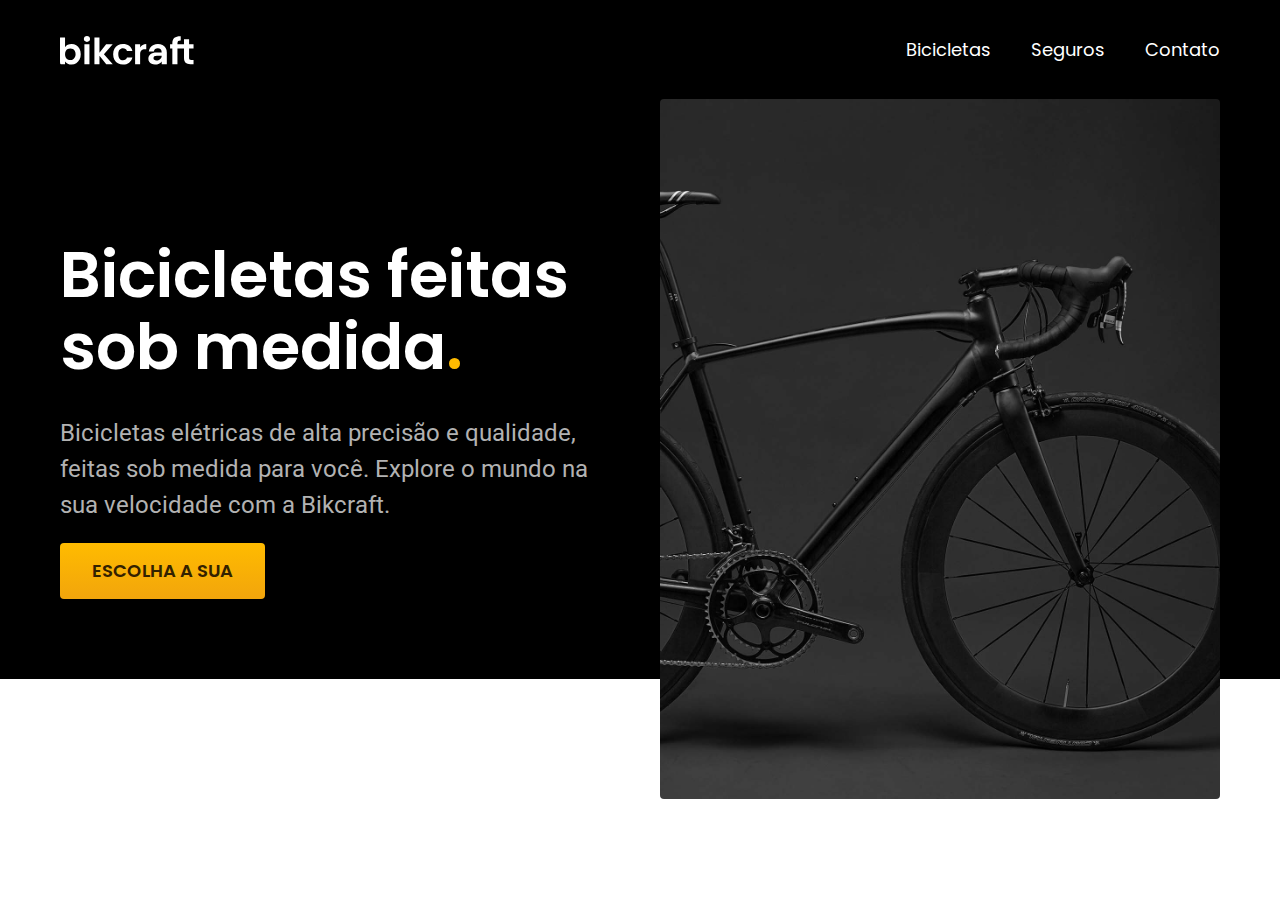
==== index.html @ f3c78c7b "Resposivo da introdução e adição de tipografia" ====
<!DOCTYPE html>
<html lang="pt-br">
<head>
    <meta charset="UTF-8">
    <meta http-equiv="X-UA-Compatible" content="IE=edge">
    <meta name="viewport" content="width=device-width, initial-scale=1.0">
    <meta name="description" content="Bicicletas elétricas de alta precisão e qualidade, feitas sob medida para você. Explore o mundo na sua velocidade com a Bikcraft.">
    <link rel="preconnect" href="https://fonts.googleapis.com">
    <link rel="preconnect" href="https://fonts.gstatic.com" crossorigin>
    <link href="https://fonts.googleapis.com/css2?family=Open+Sans&family=Poppins:wght@400;600&family=Roboto:wght@400;500&display=swap" rel="stylesheet">
    <title>Bikcraft - Bicicletas Elétricas</title>
    <link rel="stylesheet" href="./css/style.css">
</head>
<body>
    <header class="header-bg">
        <div class="header">
            <a href="./">
                <img src="./img/bikcraft.svg" alt="Bikcraft">
            </a>
            <nav aria-label="Primaria">
                <ul class="header-menu">
                    <li><a href="./bicicletas.html">Bicicletas</a></li>
                    <li><a href="./seguros.html">Seguros</a></li>
                    <li><a href="./contatos.html">Contato</a></li>
                </ul>
            </nav>
        </div>
    </header>
    <main class="introducao-bg">
        <div class="introducao">
            <div class="introducao-conteudo">
                <h1>Bicicletas feitas sob medida<span>.</span></h1>
                <p>Bicicletas elétricas de alta precisão e qualidade, feitas sob medida para você. Explore o mundo na sua velocidade com a Bikcraft.</p>
                <a href="./bicicletas">ESCOLHA A SUA</a>
            </div>
            <div>
            <img src="./img/fotos/introducao.jpg" alt="Bicicleta elétrica preta">
            </div>
        </div>
    </main>
</body>
</html>
---- css/style.css ----
body{
    margin: 0;
    padding: 0;
    font-family: Arial, Helvetica, sans-serif;
}
ul{
    margin: 0;
    padding: 0;
    list-style: none;
}
a{
    text-decoration: none;
    color: inherit;
}
img{
    max-width: 100%;
    display: block;
    border-radius: 4px;
}
h1,p {
    margin: 0;
    padding: 0;
}
.header-bg{
    background-color: #000000;
}
.header{
    display: flex;
    justify-content: space-between;
    align-items: center;
    padding: 20px;
    max-width: 1200px;
    box-sizing: border-box;
    margin: 0 auto;
    flex-wrap: wrap;
    gap: 20px;
}
.header-menu{
    display: flex;
    gap: 40px;
    flex-wrap: wrap;

}
.header-menu a{
    padding: 16px 0;
    display: inline-block;
    color: #ffffff;
    font-size: 18px;
    position: relative;
    font-family: 'Poppins';
    font-weight: 400;
}
.header-menu a::after{
    content: "";
    display: block;
    height: 2px;
    width: 0;
    background-color: #ffffff;
    margin-top: 4px;
    position: absolute;
}
.header-menu a:hover::after{
    width: 100%;
    transition: 0.35s;
}
@media (max-width: 800px) {
    .header{
        justify-content: center;
    }
    .header-menu{
        gap: 20px;
    }
    .header-menu a{
        background-color: #111;
        padding: 12px 16px;
        border-radius: 4px;
    }
    .header-menu a:hover{
        background-color: #2e2e2e;
        transition: 0.3s;
    }
    .header-menu a::after{
        display: none;
    }
}
@media (max-width: 400px){
    .header-menu{
        gap: 12px;
        justify-content: center;

    }
    .header-menu a{
        padding: 8px 12px;
        font-size: 14px;
    }
    .header-menu a::after{
        display: none;
    }
}
.introducao-bg{
    background-color: #000000;
    color: white;
    box-shadow: inset 0 -120px #ffffff;
}
.introducao{
    display: grid;
    grid-template-columns: 1fr 1fr;
    gap: 0px 40px;
    max-width: 1200px;
    box-sizing: border-box;
    padding: 0 20px;
    margin: 0 auto;
}
.introducao-conteudo{
    align-self: end;
    padding-bottom: 200px;
}
.introducao img{
    object-fit: cover;
    height: 100%;
}
.introducao h1{
    margin-bottom: 32px;
    font-size: 64px;
    line-height: 1.125;
    font-family: 'Poppins';
    font-weight: 600;
}
.introducao p{
    margin-bottom: 20px;
    font-size: 24px;
    line-height: 1.5;
    color: #b2b2b2;
    font-family: 'Roboto';
    font-weight: 400;
    
}
.introducao h1 span{
    color: #ffbb00;
}
.introducao a{
    padding: 16px 32px;
    background: linear-gradient(#ffbb00, #f2a50c) ;
    display: inline-block;
    color: #332200;
    font-size: 18px;
    line-height: 1.33;
    border-radius: 4px;
    box-shadow: 0px 1px 2px rgba(0,0,0,.1);
    font-family: 'Poppins';
    font-weight: 600;
}
.introducao a:hover{
    background: linear-gradient(#ffb60d, #e59317);
}
@media (max-width: 1200px){
    .introducao h1{
        font-size: 48px;
    }
    .introducao p{
        font-size: 18px;
    }
}
@media (max-width: 800px){
    .introducao h1{
        font-size: 32px;
        margin-bottom: 32px;
    }
    .introducao{
        grid-template-columns: 1fr;
        gap: 32px;
    }
    .introducao-conteudo{
        padding-bottom: 0px;
    }
    .introducao img{
        height: 300px;
        width: 100%;
    }
    .introducao-bg{
        background-color: #111111;
        padding-top: 40px;
        box-shadow: inset 0 -60px #ffffff;
    }
}
@media(max-width: 600px){
    .introducao a{
        padding: 12px 16px;
        font-size: 16px;
    }
}
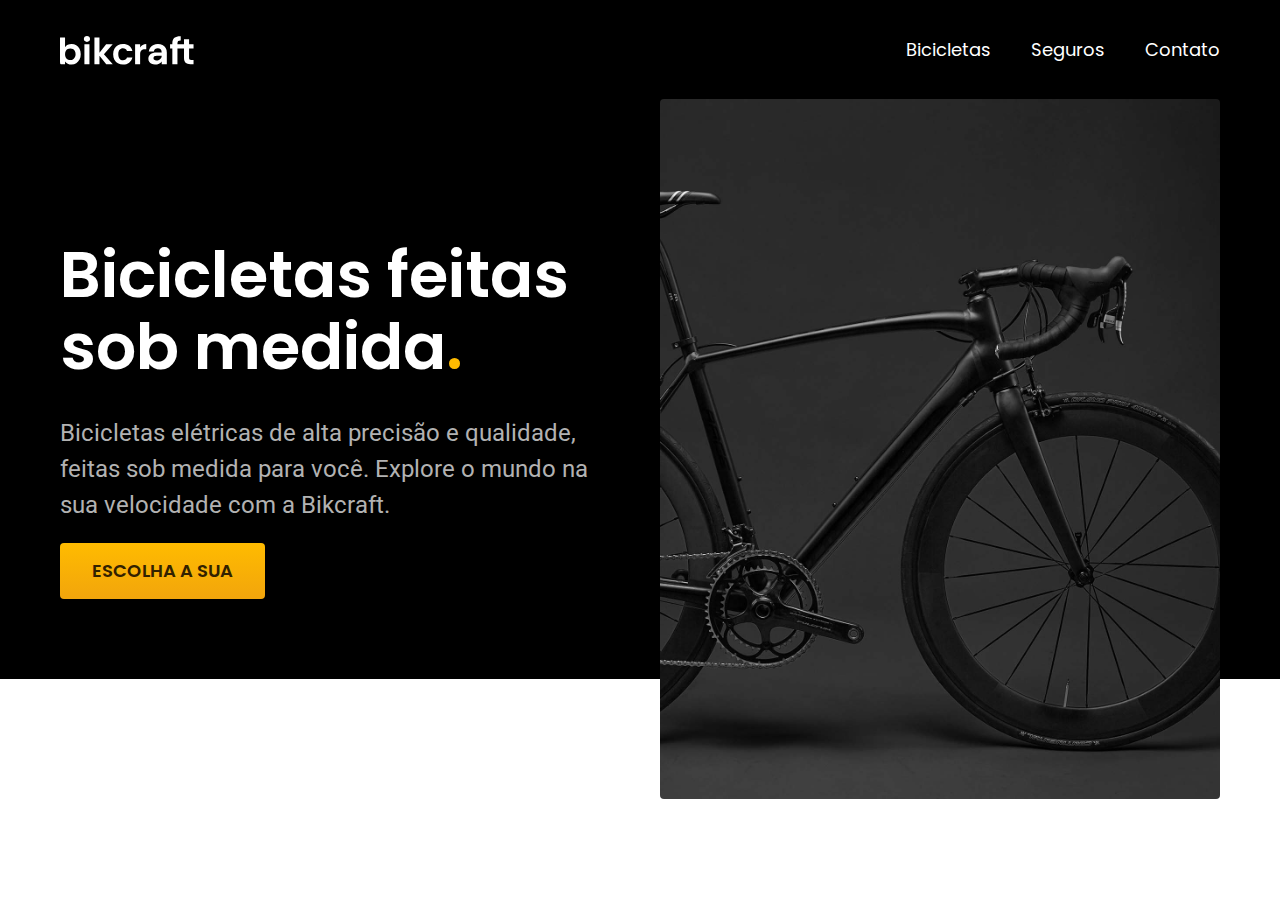
==== commit 594f070c: "CSS utilitario" ====
--- a/index.html
+++ b/index.html
@@ -18,7 +18,7 @@
                 <img src="./img/bikcraft.svg" alt="Bikcraft">
             </a>
             <nav aria-label="Primaria">
-                <ul class="header-menu">
+                <ul class="header-menu cor-0">
                     <li><a href="./bicicletas.html">Bicicletas</a></li>
                     <li><a href="./seguros.html">Seguros</a></li>
                     <li><a href="./contatos.html">Contato</a></li>
@@ -29,9 +29,9 @@
     <main class="introducao-bg">
         <div class="introducao">
             <div class="introducao-conteudo">
-                <h1>Bicicletas feitas sob medida<span>.</span></h1>
-                <p>Bicicletas elétricas de alta precisão e qualidade, feitas sob medida para você. Explore o mundo na sua velocidade com a Bikcraft.</p>
-                <a href="./bicicletas">ESCOLHA A SUA</a>
+                <h1 class="texto-grande cor-0">Bicicletas feitas sob medida<span class="cor-p1">.</span></h1>
+                <p class="texto-medio cor-5" >Bicicletas elétricas de alta precisão e qualidade, feitas sob medida para você. Explore o mundo na sua velocidade com a Bikcraft.</p>
+                <a class="botao" href="./bicicletas">ESCOLHA A SUA</a>
             </div>
             <div>
             <img src="./img/fotos/introducao.jpg" alt="Bicicleta elétrica preta">
--- a/css/style.css
+++ b/css/style.css
@@ -1,191 +1,10 @@
-body{
-    margin: 0;
-    padding: 0;
-    font-family: Arial, Helvetica, sans-serif;
-}
-ul{
-    margin: 0;
-    padding: 0;
-    list-style: none;
-}
-a{
-    text-decoration: none;
-    color: inherit;
-}
-img{
-    max-width: 100%;
-    display: block;
-    border-radius: 4px;
-}
-h1,p {
-    margin: 0;
-    padding: 0;
-}
-.header-bg{
-    background-color: #000000;
-}
-.header{
-    display: flex;
-    justify-content: space-between;
-    align-items: center;
-    padding: 20px;
-    max-width: 1200px;
-    box-sizing: border-box;
-    margin: 0 auto;
-    flex-wrap: wrap;
-    gap: 20px;
-}
-.header-menu{
-    display: flex;
-    gap: 40px;
-    flex-wrap: wrap;
-
-}
-.header-menu a{
-    padding: 16px 0;
-    display: inline-block;
-    color: #ffffff;
-    font-size: 18px;
-    position: relative;
-    font-family: 'Poppins';
-    font-weight: 400;
-}
-.header-menu a::after{
-    content: "";
-    display: block;
-    height: 2px;
-    width: 0;
-    background-color: #ffffff;
-    margin-top: 4px;
-    position: absolute;
-}
-.header-menu a:hover::after{
-    width: 100%;
-    transition: 0.35s;
-}
-@media (max-width: 800px) {
-    .header{
-        justify-content: center;
-    }
-    .header-menu{
-        gap: 20px;
-    }
-    .header-menu a{
-        background-color: #111;
-        padding: 12px 16px;
-        border-radius: 4px;
-    }
-    .header-menu a:hover{
-        background-color: #2e2e2e;
-        transition: 0.3s;
-    }
-    .header-menu a::after{
-        display: none;
-    }
-}
-@media (max-width: 400px){
-    .header-menu{
-        gap: 12px;
-        justify-content: center;
-
-    }
-    .header-menu a{
-        padding: 8px 12px;
-        font-size: 14px;
-    }
-    .header-menu a::after{
-        display: none;
-    }
-}
-.introducao-bg{
-    background-color: #000000;
-    color: white;
-    box-shadow: inset 0 -120px #ffffff;
-}
-.introducao{
-    display: grid;
-    grid-template-columns: 1fr 1fr;
-    gap: 0px 40px;
-    max-width: 1200px;
-    box-sizing: border-box;
-    padding: 0 20px;
-    margin: 0 auto;
-}
-.introducao-conteudo{
-    align-self: end;
-    padding-bottom: 200px;
-}
-.introducao img{
-    object-fit: cover;
-    height: 100%;
-}
-.introducao h1{
-    margin-bottom: 32px;
-    font-size: 64px;
-    line-height: 1.125;
-    font-family: 'Poppins';
-    font-weight: 600;
-}
-.introducao p{
-    margin-bottom: 20px;
-    font-size: 24px;
-    line-height: 1.5;
-    color: #b2b2b2;
-    font-family: 'Roboto';
-    font-weight: 400;
-    
-}
-.introducao h1 span{
-    color: #ffbb00;
-}
-.introducao a{
-    padding: 16px 32px;
-    background: linear-gradient(#ffbb00, #f2a50c) ;
-    display: inline-block;
-    color: #332200;
-    font-size: 18px;
-    line-height: 1.33;
-    border-radius: 4px;
-    box-shadow: 0px 1px 2px rgba(0,0,0,.1);
-    font-family: 'Poppins';
-    font-weight: 600;
-}
-.introducao a:hover{
-    background: linear-gradient(#ffb60d, #e59317);
-}
-@media (max-width: 1200px){
-    .introducao h1{
-        font-size: 48px;
-    }
-    .introducao p{
-        font-size: 18px;
-    }
-}
-@media (max-width: 800px){
-    .introducao h1{
-        font-size: 32px;
-        margin-bottom: 32px;
-    }
-    .introducao{
-        grid-template-columns: 1fr;
-        gap: 32px;
-    }
-    .introducao-conteudo{
-        padding-bottom: 0px;
-    }
-    .introducao img{
-        height: 300px;
-        width: 100%;
-    }
-    .introducao-bg{
-        background-color: #111111;
-        padding-top: 40px;
-        box-shadow: inset 0 -60px #ffffff;
-    }
-}
-@media(max-width: 600px){
-    .introducao a{
-        padding: 12px 16px;
-        font-size: 16px;
-    }
-}+/* Global/Reset */
+@import "./global/global.css";
+/* Header */
+@import "./global/header.css";
+/* Home */
+@import "./home/introducao.css";
+/* utilitarios */
+@import"./utilidades/componente.css";
+@import "./utilidades/tipografia.css";
+@import "./utilidades/cores.css";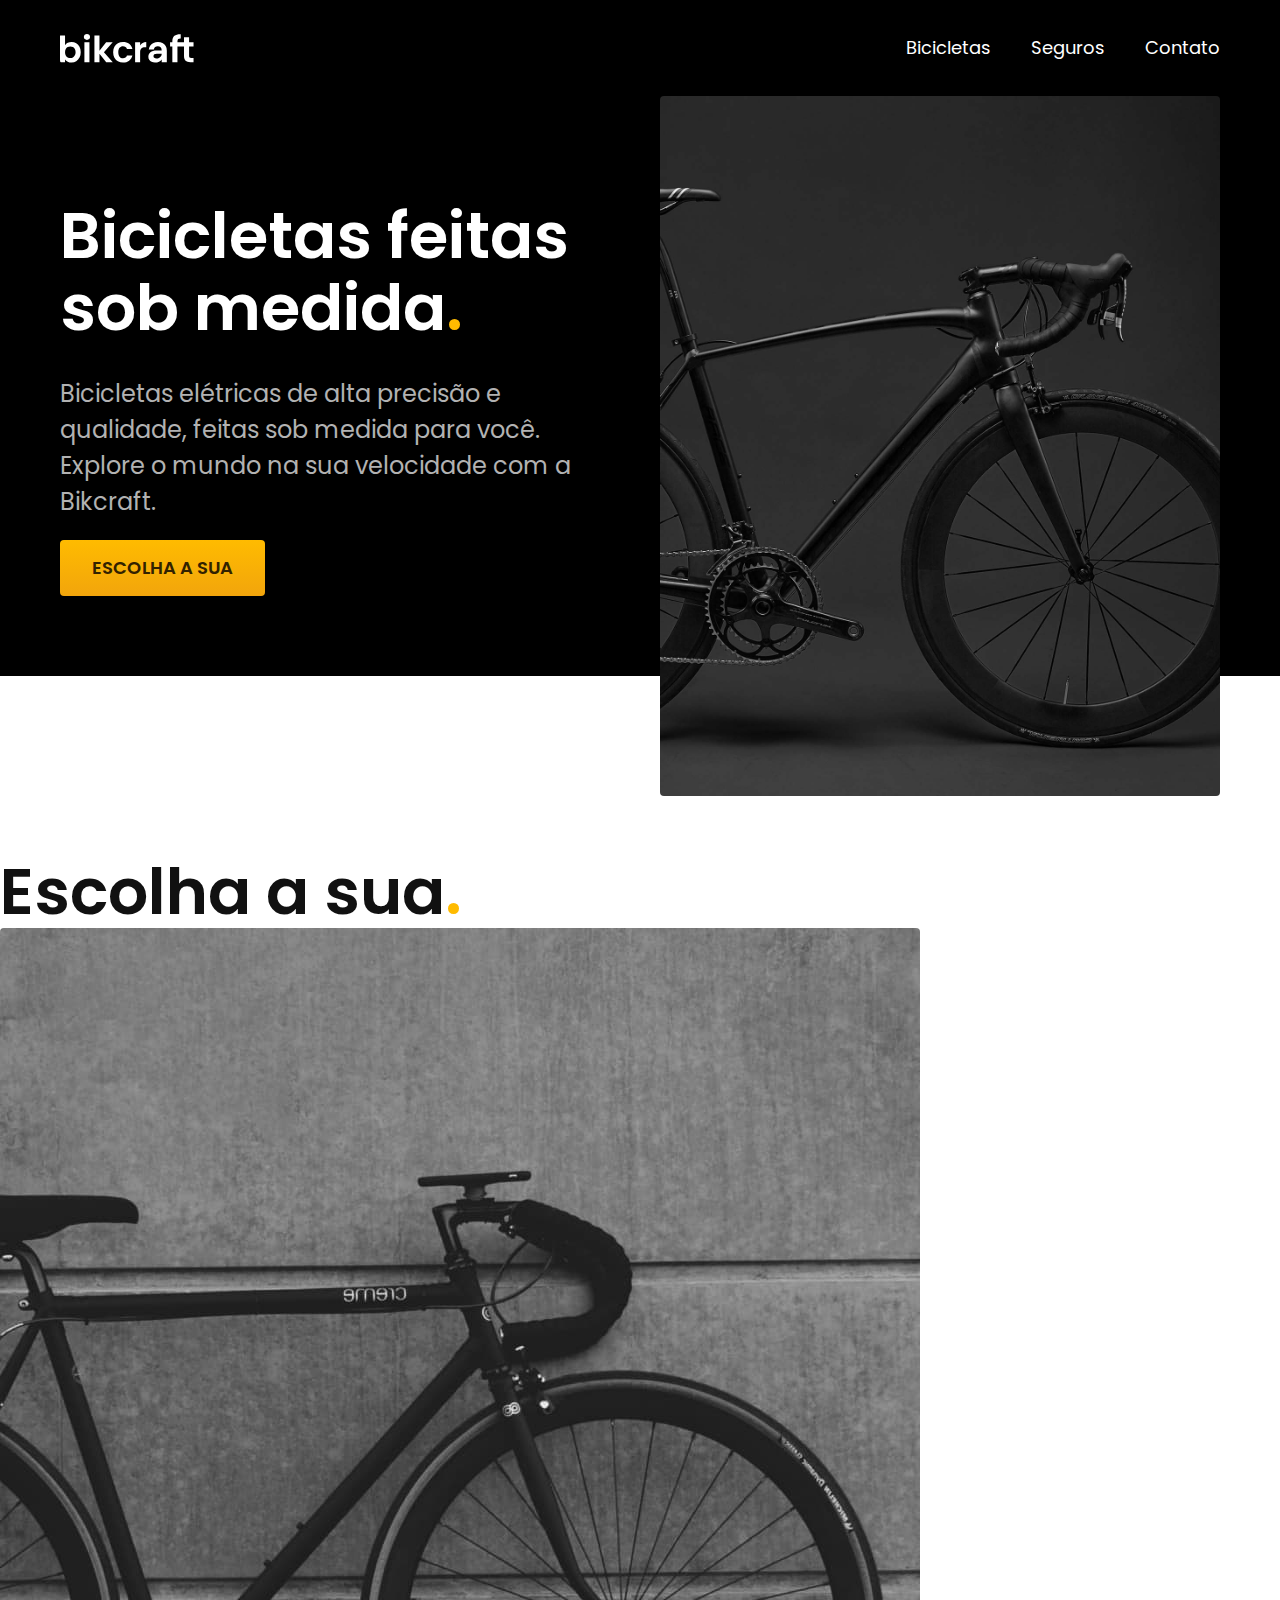
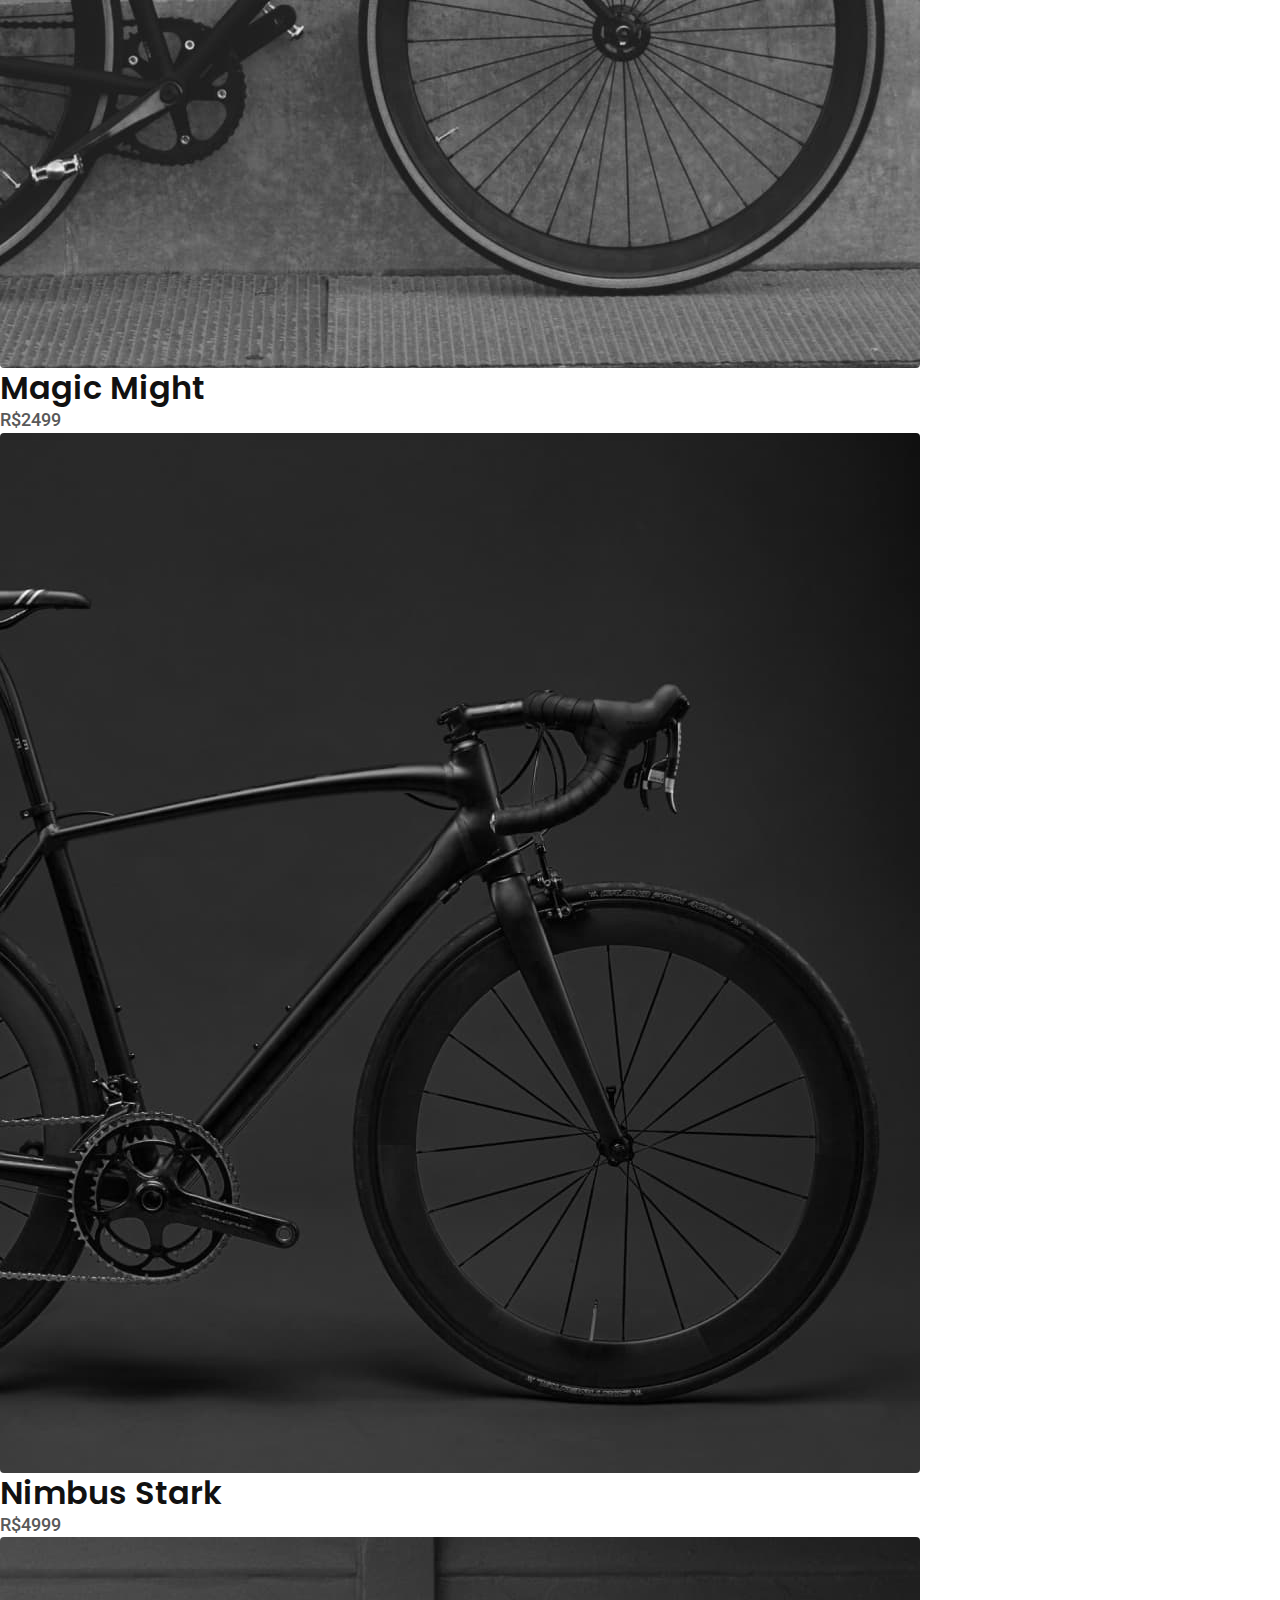
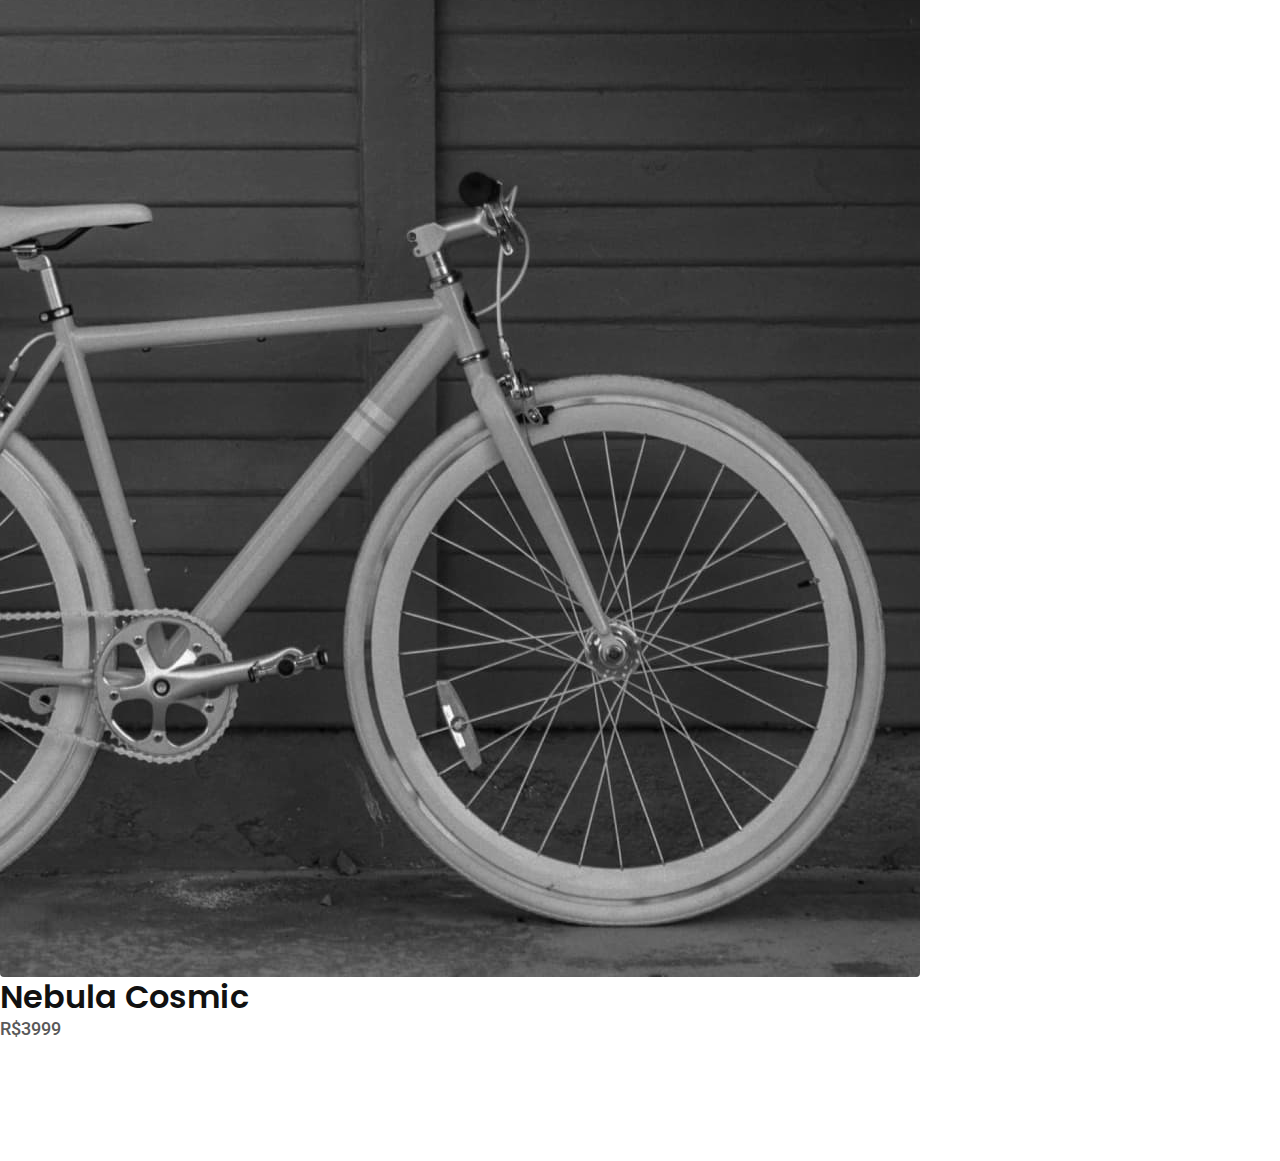
==== commit 33eb9660: "Bicicletas e css utilitario" ====
--- a/index.html
+++ b/index.html
@@ -18,7 +18,7 @@
                 <img src="./img/bikcraft.svg" alt="Bikcraft">
             </a>
             <nav aria-label="Primaria">
-                <ul class="header-menu cor-0">
+                <ul class="header-menu font-1-m cor-0">
                     <li><a href="./bicicletas.html">Bicicletas</a></li>
                     <li><a href="./seguros.html">Seguros</a></li>
                     <li><a href="./contatos.html">Contato</a></li>
@@ -29,8 +29,8 @@
     <main class="introducao-bg">
         <div class="introducao">
             <div class="introducao-conteudo">
-                <h1 class="texto-grande cor-0">Bicicletas feitas sob medida<span class="cor-p1">.</span></h1>
-                <p class="texto-medio cor-5" >Bicicletas elétricas de alta precisão e qualidade, feitas sob medida para você. Explore o mundo na sua velocidade com a Bikcraft.</p>
+                <h1 class="font-1-xxl cor-0">Bicicletas feitas sob medida<span class="cor-p1">.</span></h1>
+                <p class="font-1-l cor-5" >Bicicletas elétricas de alta precisão e qualidade, feitas sob medida para você. Explore o mundo na sua velocidade com a Bikcraft.</p>
                 <a class="botao" href="./bicicletas">ESCOLHA A SUA</a>
             </div>
             <div>
@@ -38,5 +38,31 @@
             </div>
         </div>
     </main>
+    <article class="bicicletas-lista">
+        <h2 class="font-1-xxl">Escolha a sua<span class="cor-p1">.</span></h2>
+        <ul>
+            <li>
+                <a href="./bicicletas/magic.html">
+                    <img src="./img/bicicletas/magic-home.jpg" alt="Bicicleta preta">
+                    <h3 class="font-1-xl">Magic Might</h3>
+                    <span class="font-2-m cor-8">R$2499</span>
+                </a>
+            </li>
+            <li>
+                <a href="./bicicletas/nimbus.html">
+                    <img src="./img/bicicletas/nimbus-home.jpg" alt="Bicicleta preta">
+                    <h3 class="font-1-xl">Nimbus Stark</h3>
+                    <span class="font-2-m cor-8">R$4999</span>
+                </a>
+            </li>
+            <li>
+                <a href="./bicicletas/nebula.html">
+                    <img src="./img/bicicletas/nebula-home.jpg" alt="Bicicleta preta">
+                    <h3 class="font-1-xl">Nebula Cosmic</h3>
+                    <span class="font-2-m cor-8">R$3999</span>
+                </a>
+            </li>
+        </ul>
+    </article>
 </body>
 </html>--- a/css/style.css
+++ b/css/style.css
@@ -7,4 +7,6 @@
 /* utilitarios */
 @import"./utilidades/componente.css";
 @import "./utilidades/tipografia.css";
-@import "./utilidades/cores.css";+@import "./utilidades/cores.css";
+/* Bicicletas */
+@import "./bicicletas/bicicletas_lista.css";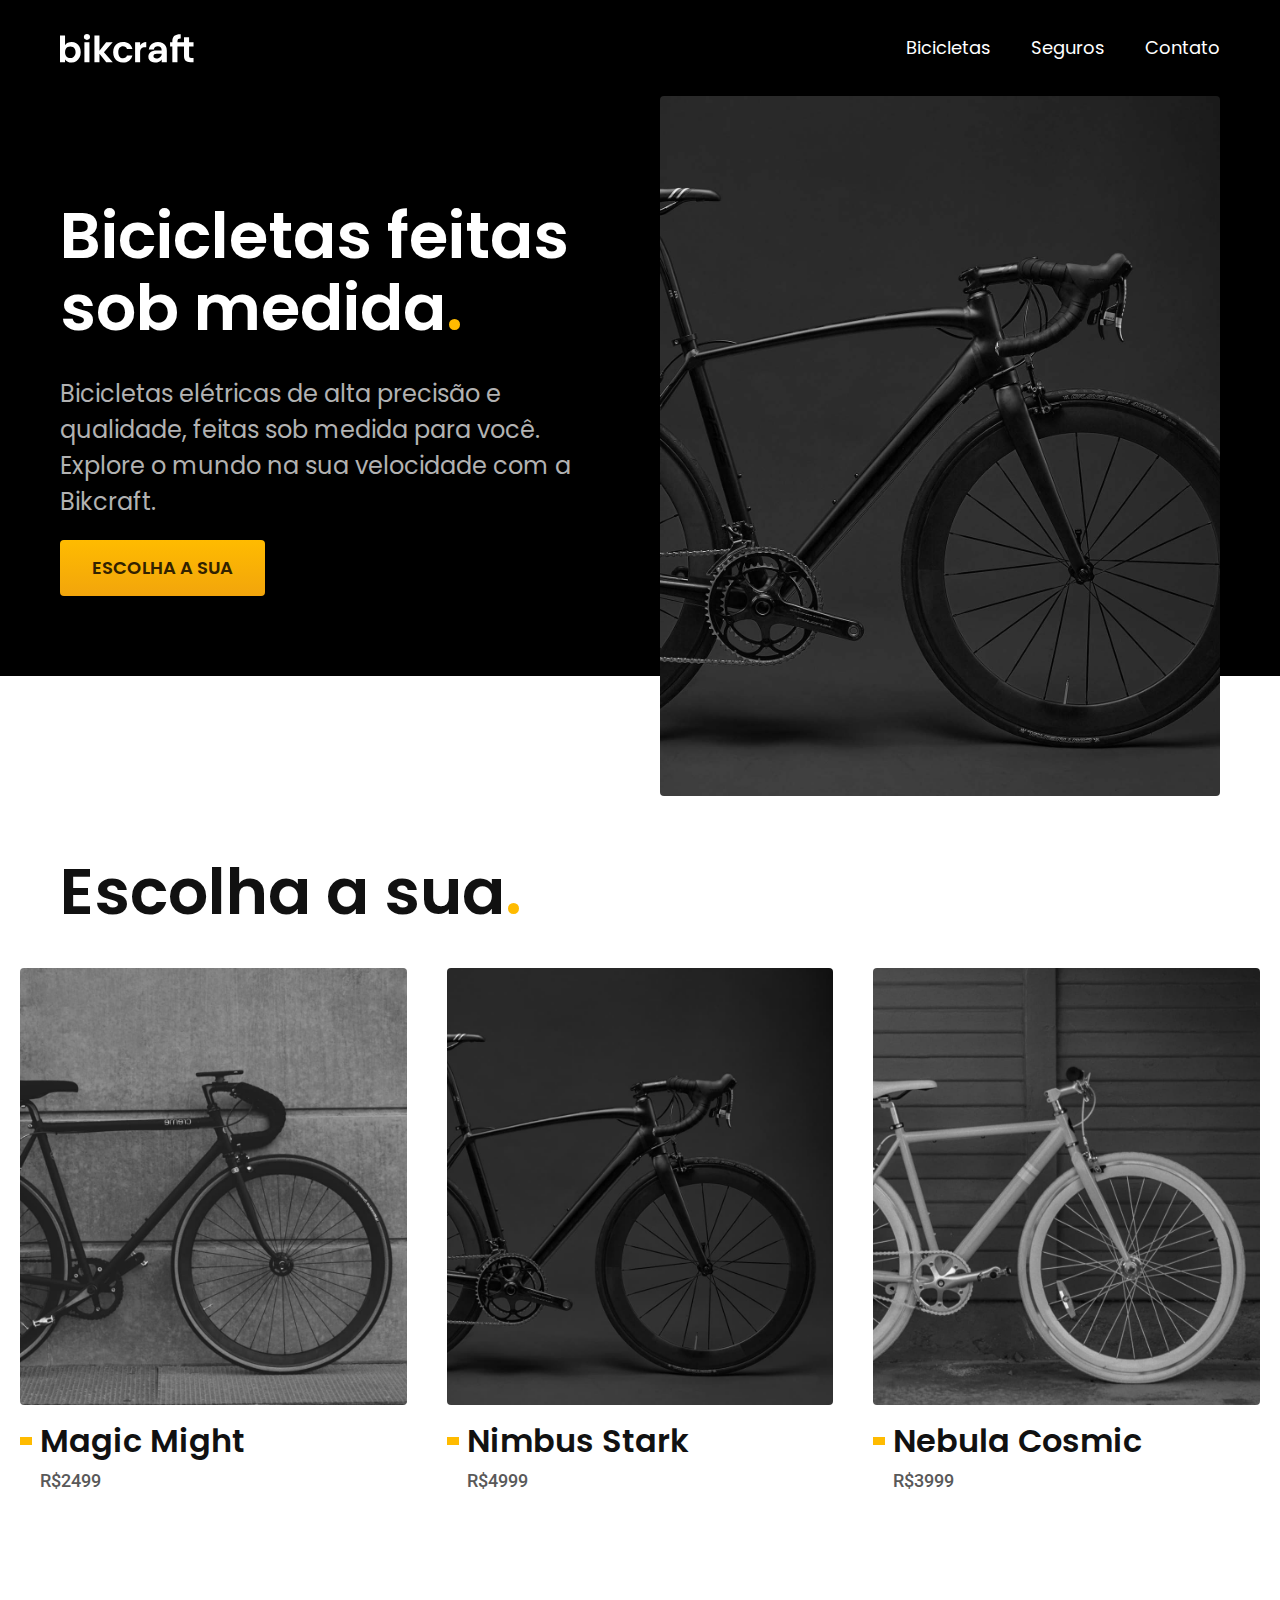
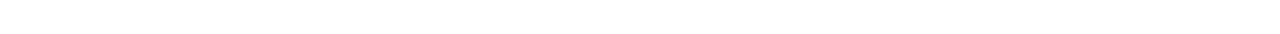
==== commit e439670a: "Container class" ====
--- a/index.html
+++ b/index.html
@@ -13,7 +13,7 @@
 </head>
 <body>
     <header class="header-bg">
-        <div class="header">
+        <div class="header container">
             <a href="./">
                 <img src="./img/bikcraft.svg" alt="Bikcraft">
             </a>
@@ -27,7 +27,7 @@
         </div>
     </header>
     <main class="introducao-bg">
-        <div class="introducao">
+        <div class="introducao container">
             <div class="introducao-conteudo">
                 <h1 class="font-1-xxl cor-0">Bicicletas feitas sob medida<span class="cor-p1">.</span></h1>
                 <p class="font-1-l cor-5" >Bicicletas elétricas de alta precisão e qualidade, feitas sob medida para você. Explore o mundo na sua velocidade com a Bikcraft.</p>
@@ -39,7 +39,7 @@
         </div>
     </main>
     <article class="bicicletas-lista">
-        <h2 class="font-1-xxl">Escolha a sua<span class="cor-p1">.</span></h2>
+        <h2 class="font-1-xxl container">Escolha a sua<span class="cor-p1">.</span></h2>
         <ul>
             <li>
                 <a href="./bicicletas/magic.html">
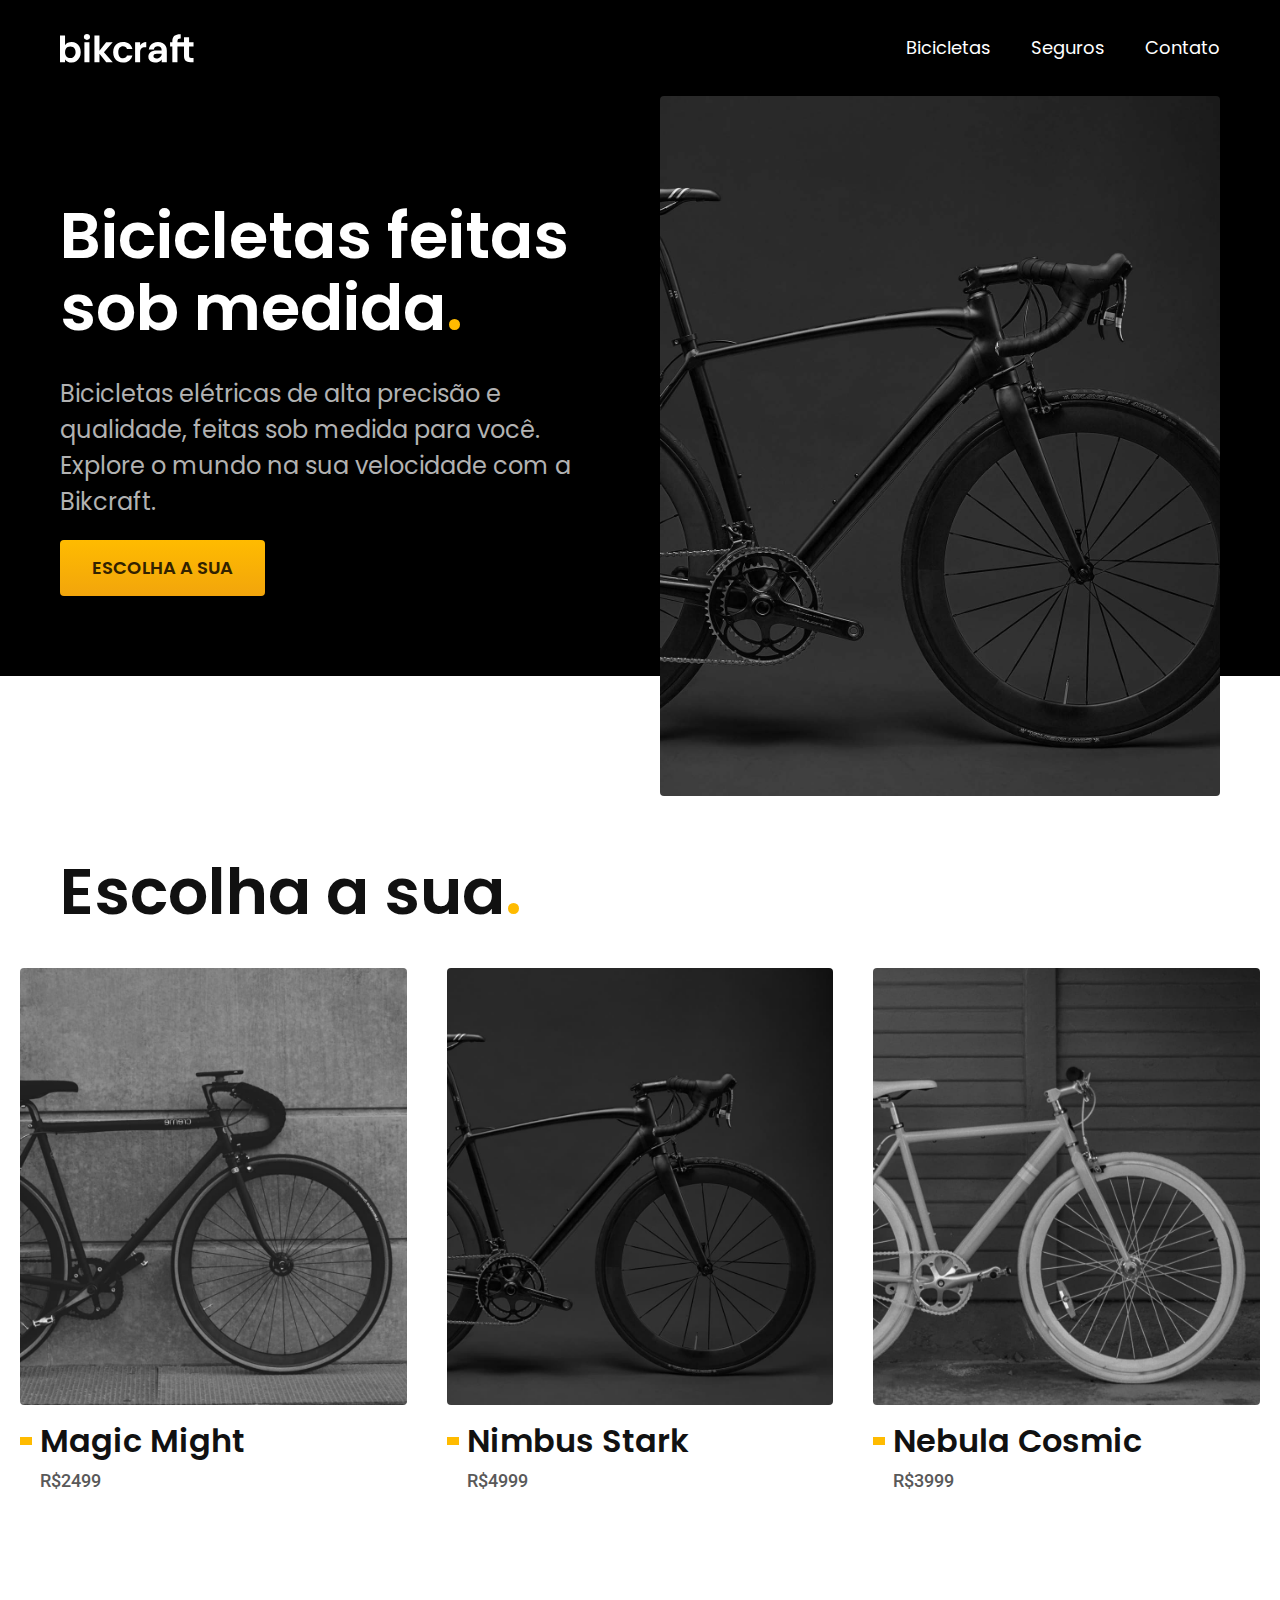
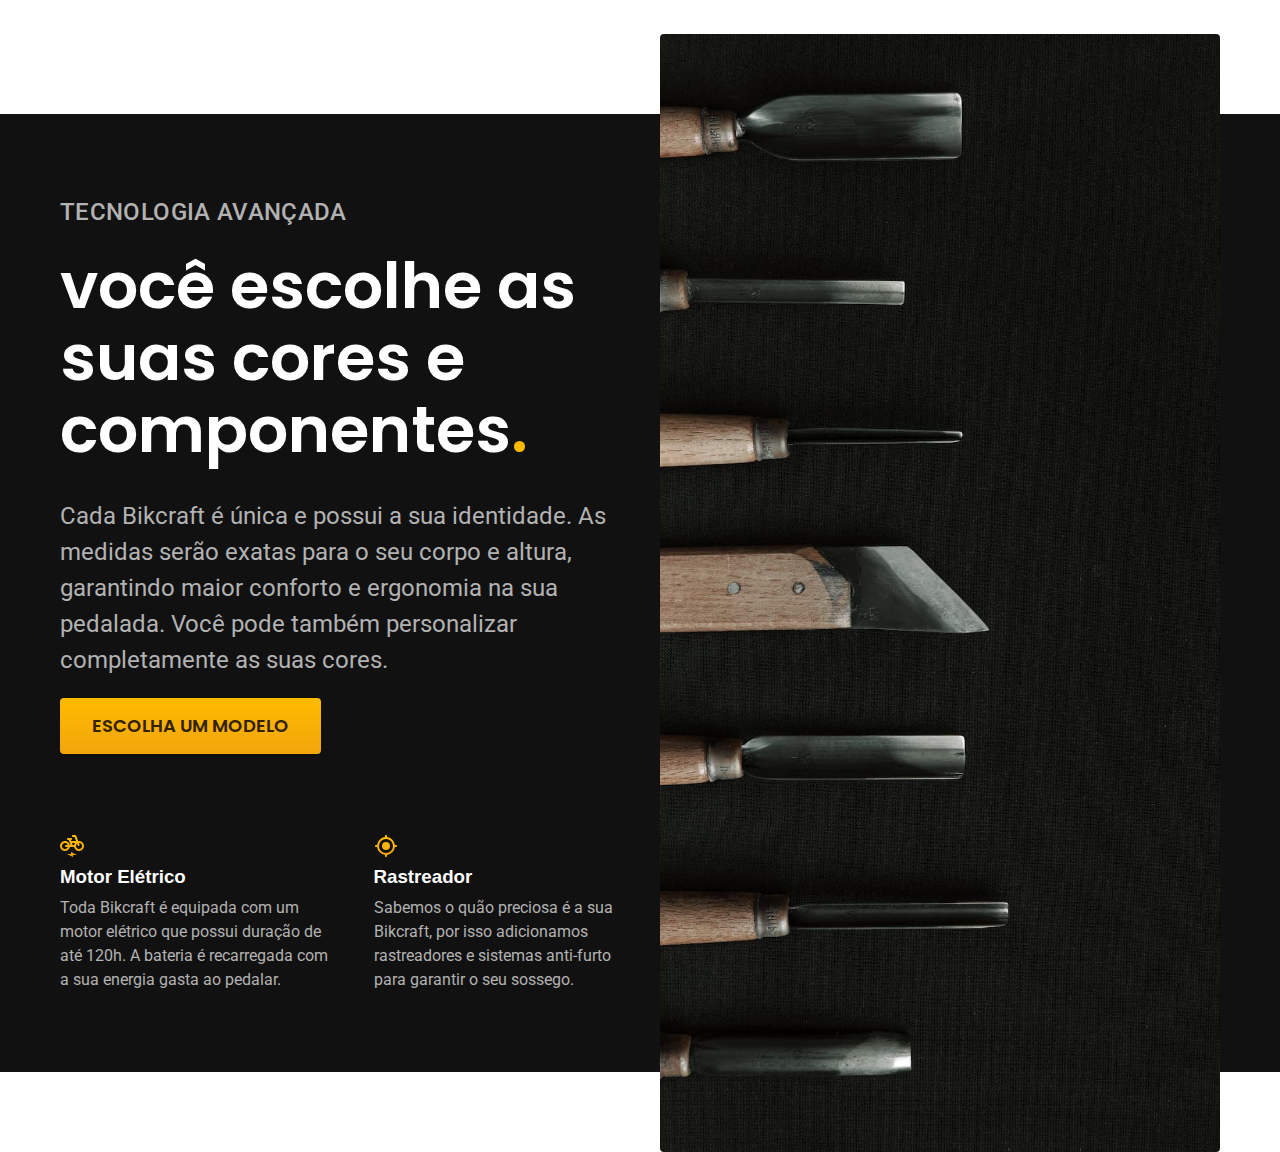
==== commit d8804799: "area tecnologia do site" ====
--- a/index.html
+++ b/index.html
@@ -64,5 +64,37 @@
             </li>
         </ul>
     </article>
+
+    <article class="tecnologia-bg">
+
+        <div class="tecnologia container">
+
+            <div class="tecnologia-conteudo">
+
+                <span class="font-2-l-b cor-5">TECNOLOGIA AVANÇADA</span>
+                <h2 class="font-1-xxl cor-0">você escolhe as suas cores e componentes<span class="cor-p1">.</span></h2>
+                <p class="font-2-l cor-5">Cada Bikcraft é única e possui a sua identidade. As medidas serão exatas para o seu corpo e altura, garantindo maior conforto e ergonomia na sua pedalada. Você pode também personalizar completamente as suas cores.</p>
+                <a class="link botao" href="./bicicletas.html">ESCOLHA UM MODELO</a>
+                <div class="tecnologia-vantagens">
+                    <div>
+                        <img src="./img/icones/eletrica.svg" alt="">
+                        <h3 class="1-m cor-0">Motor Elétrico</h3>
+                        <p class="font-2-s cor-5">Toda Bikcraft é equipada com um motor elétrico que possui duração de até 120h. A bateria é recarregada com a sua energia gasta ao pedalar.</p>
+                    </div>
+
+                    <div>
+                        <img src="./img/icones/rastreador.svg" alt="">
+                        <h3 class="1-m cor-0">Rastreador</h3>
+                        <p class="font-2-s cor-5">Sabemos o quão preciosa é a sua Bikcraft, por isso adicionamos rastreadores e sistemas anti-furto para garantir o seu sossego.</p>
+                    </div>
+                </div>
+            </div>
+
+            <div class="tecnologia-imagem">
+                <img src="./img/fotos/tecnologia.jpg" alt="tecnologia">
+            </div>
+        </div>
+
+    </article>
 </body>
 </html>--- a/css/style.css
+++ b/css/style.css
@@ -9,4 +9,6 @@
 @import "./utilidades/tipografia.css";
 @import "./utilidades/cores.css";
 /* Bicicletas */
-@import "./bicicletas/bicicletas_lista.css";+@import "./bicicletas/bicicletas_lista.css";
+/* Tecnologia */
+@import "./home/tecnologia.css"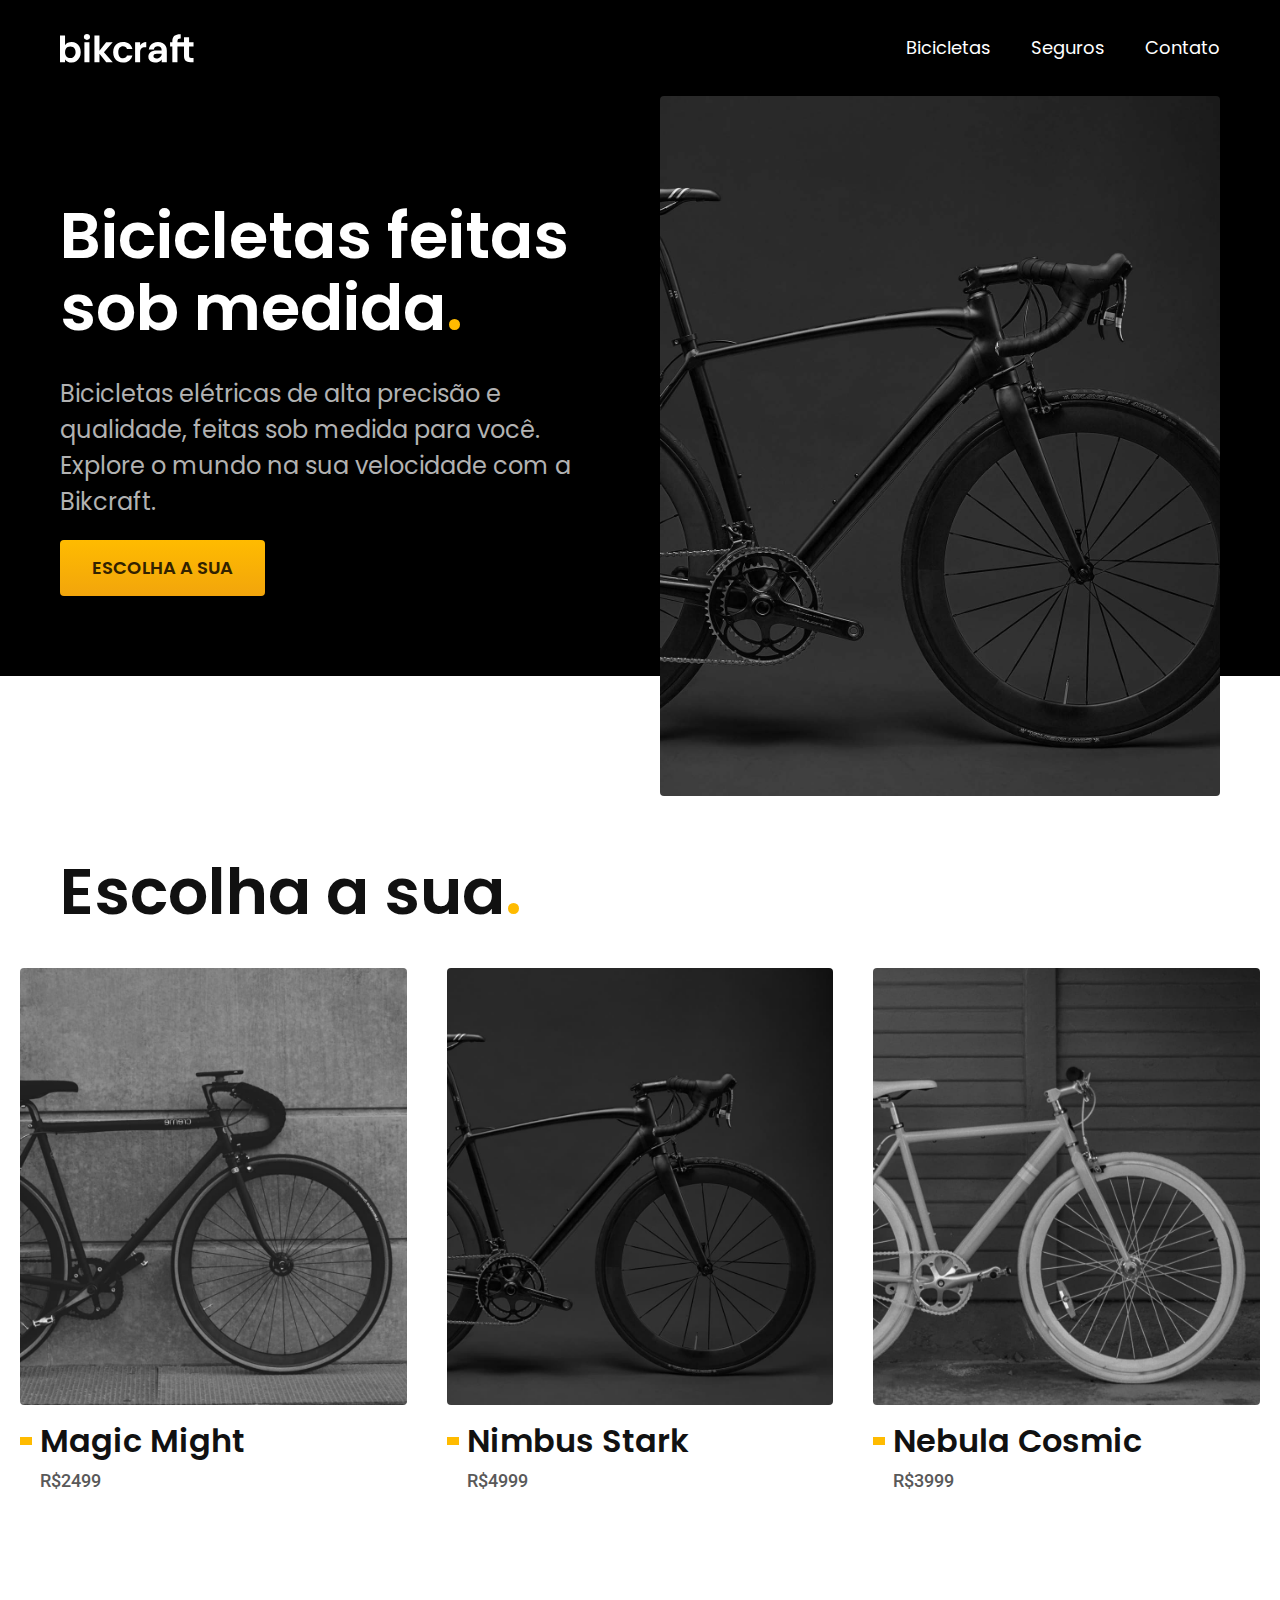
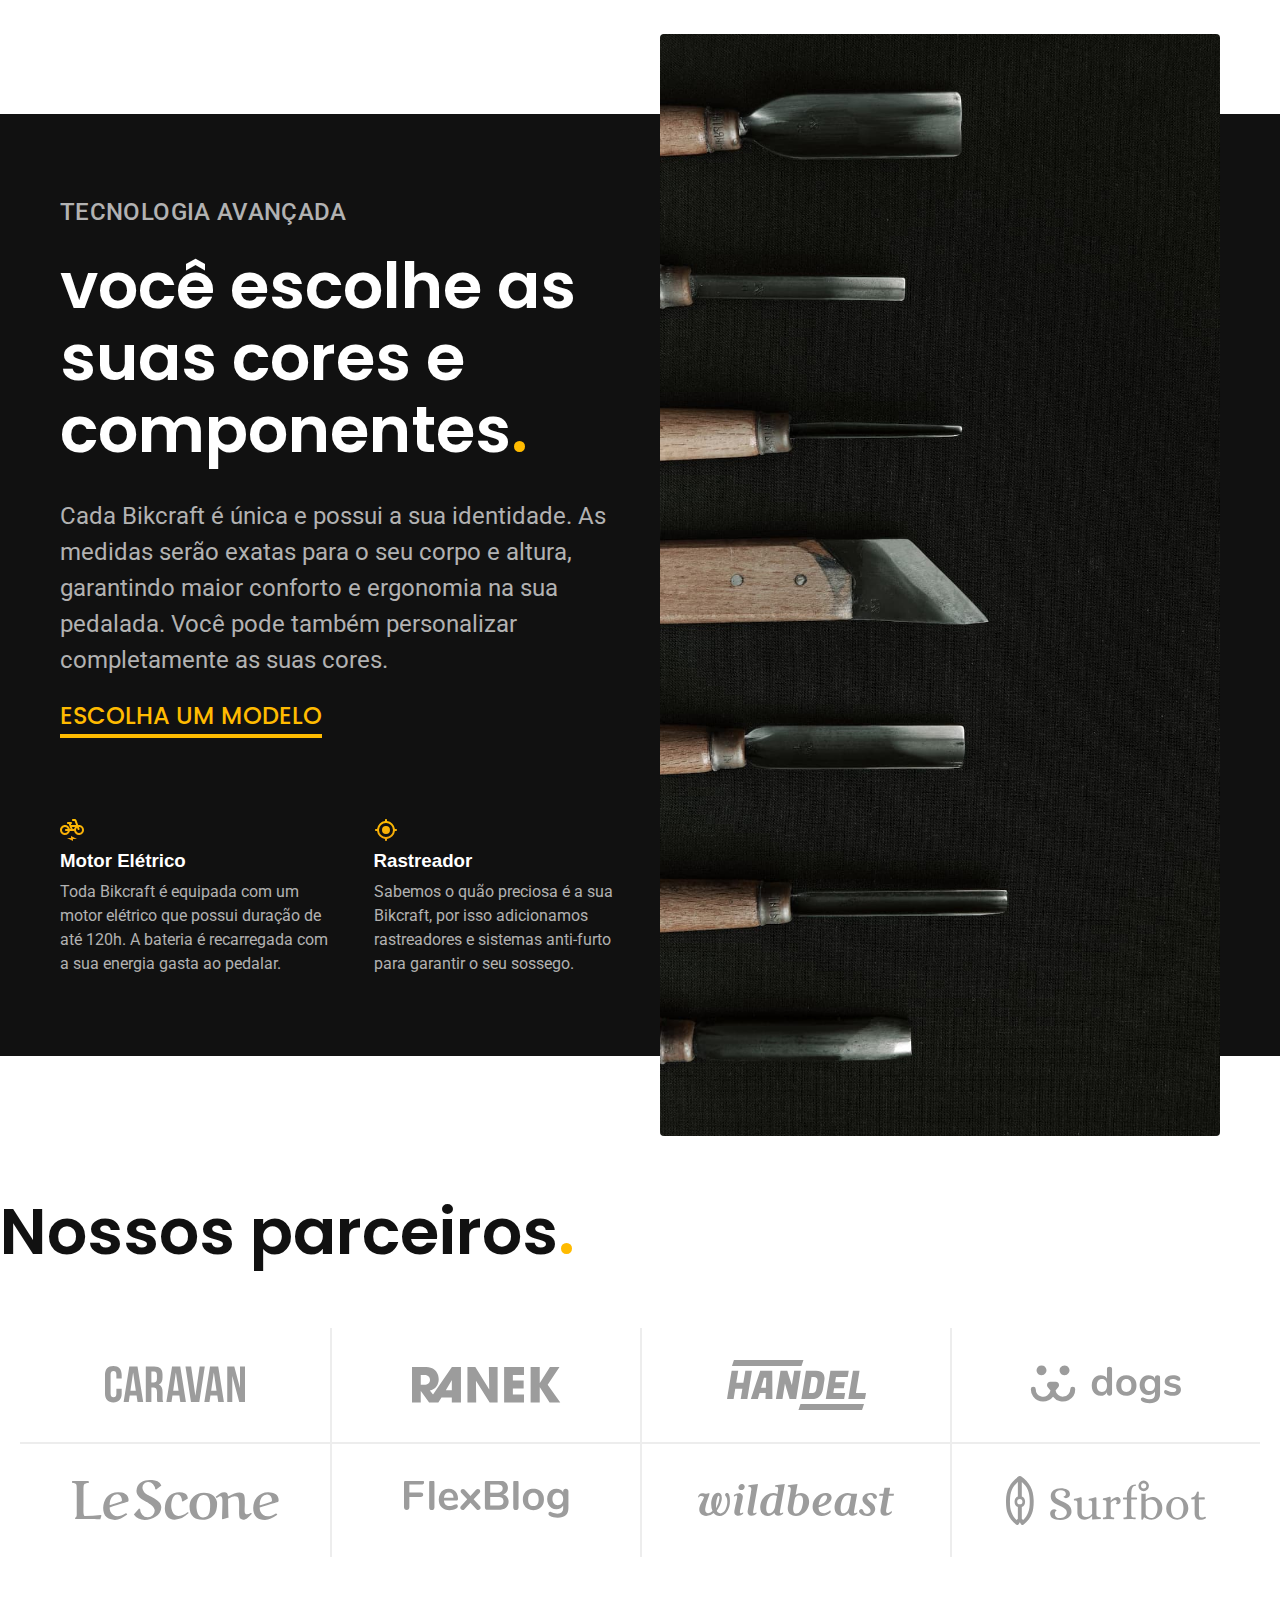
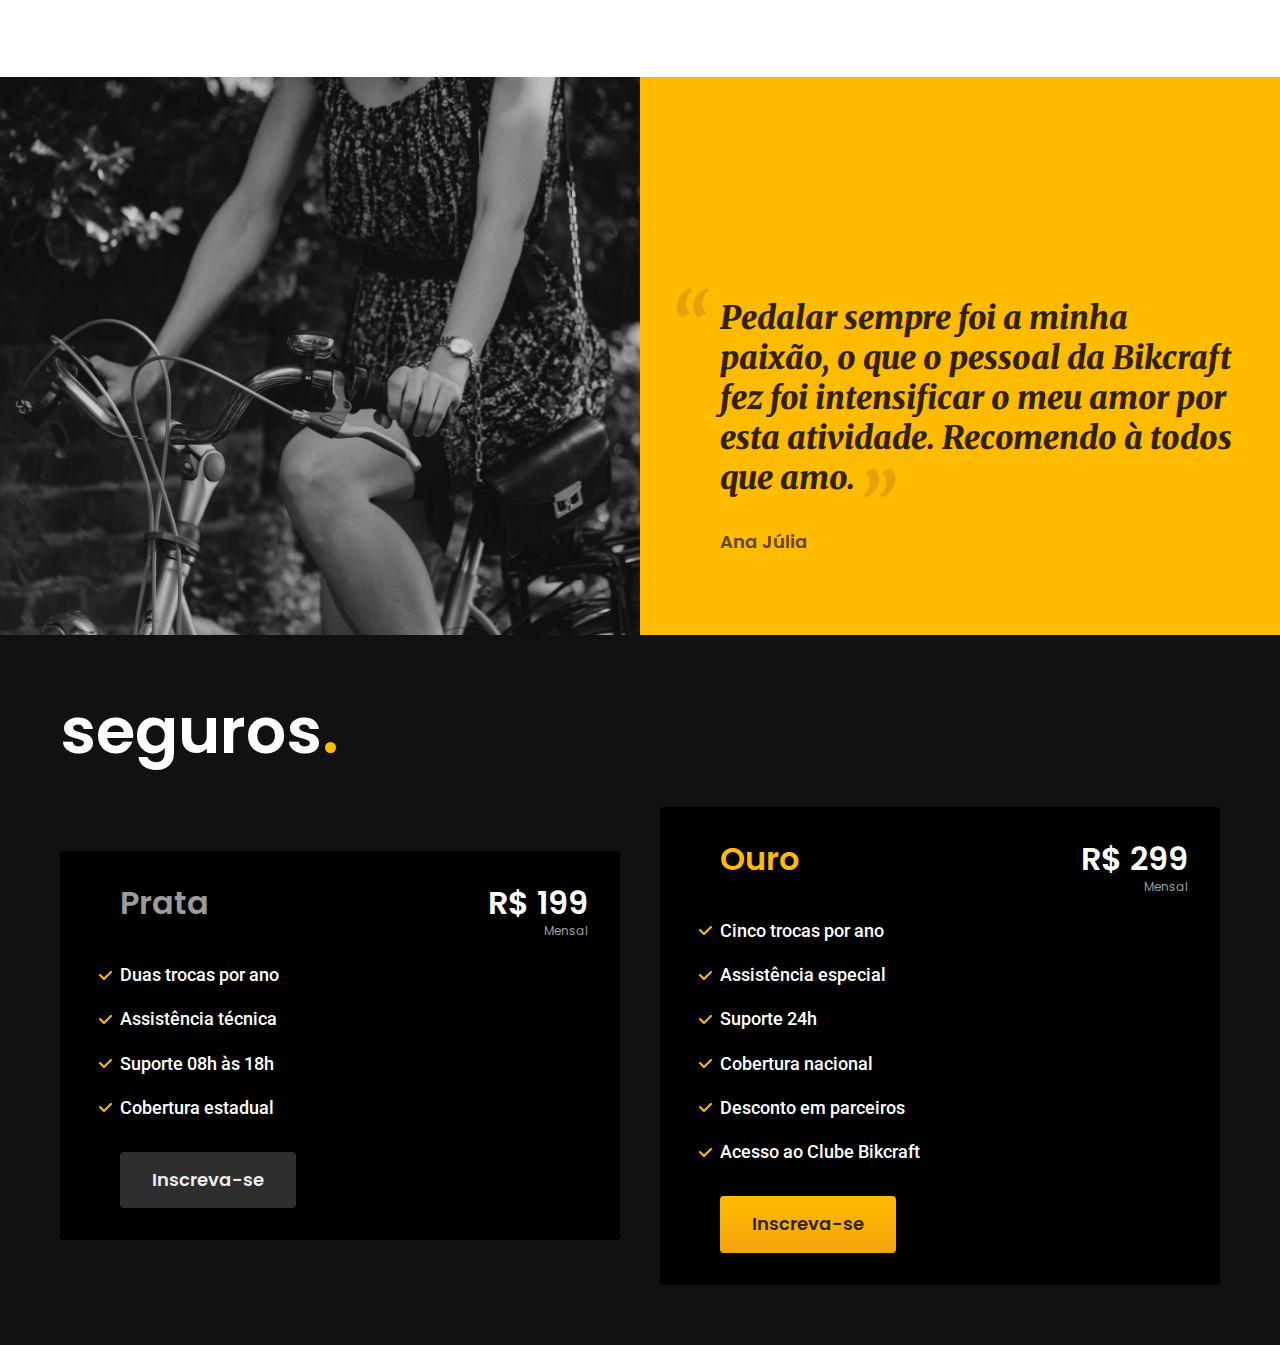
==== commit b6e41943: "Outras seções do site" ====
--- a/index.html
+++ b/index.html
@@ -7,7 +7,7 @@
     <meta name="description" content="Bicicletas elétricas de alta precisão e qualidade, feitas sob medida para você. Explore o mundo na sua velocidade com a Bikcraft.">
     <link rel="preconnect" href="https://fonts.googleapis.com">
     <link rel="preconnect" href="https://fonts.gstatic.com" crossorigin>
-    <link href="https://fonts.googleapis.com/css2?family=Open+Sans&family=Poppins:wght@400;600&family=Roboto:wght@400;500&display=swap" rel="stylesheet">
+    <link href="https://fonts.googleapis.com/css2?family=Merriweather:ital,wght@1,900&family=Poppins:wght@400;600&family=Roboto:wght@400;500&display=swap" rel="stylesheet">
     <title>Bikcraft - Bicicletas Elétricas</title>
     <link rel="stylesheet" href="./css/style.css">
 </head>
@@ -74,7 +74,7 @@
                 <span class="font-2-l-b cor-5">TECNOLOGIA AVANÇADA</span>
                 <h2 class="font-1-xxl cor-0">você escolhe as suas cores e componentes<span class="cor-p1">.</span></h2>
                 <p class="font-2-l cor-5">Cada Bikcraft é única e possui a sua identidade. As medidas serão exatas para o seu corpo e altura, garantindo maior conforto e ergonomia na sua pedalada. Você pode também personalizar completamente as suas cores.</p>
-                <a class="link botao" href="./bicicletas.html">ESCOLHA UM MODELO</a>
+                <a class="link" href="./bicicletas.html">ESCOLHA UM MODELO</a>
                 <div class="tecnologia-vantagens">
                     <div>
                         <img src="./img/icones/eletrica.svg" alt="">
@@ -96,5 +96,61 @@
         </div>
 
     </article>
+
+    <section class="parceiros" aria-label="Nossos parceiros">
+            <h2 class="font-1-xxl">Nossos parceiros<span class="cor-p1">.</span></h2>
+
+            <ul>
+                <li><img src="./img/parceiros/caravan.svg" alt="caravan"></li>
+                <li><img src="./img/parceiros/ranek.svg" alt="ranek"></li>
+                <li><img src="./img/parceiros/handel.svg" alt="handel"></li>
+                <li><img src="./img/parceiros/dogs.svg" alt="dogs"></li>
+                <li><img src="./img/parceiros/lescone.svg" alt="lescone"></li>
+                <li><img src="./img/parceiros/flexblog.svg" alt="flexblog"></li>
+                <li><img src="./img/parceiros/wildbeast.svg" alt="wildbeast"></li>
+                <li><img src="./img/parceiros/surfbot.svg" alt="surfbot"></li>
+            </ul>
+    </section>
+    <section class="depoimento" aria-label="Depoimento">
+        <div>
+            <img src="./img/fotos/depoimento.jpg" alt="Pessoa pedalando uma Bicicleta Bikcraft">
+        </div>
+        <div class="depoimento-conteudo">
+            <blockquote  class="font-1-xl cor-p5">
+                <p>Pedalar sempre foi a minha paixão, o que o pessoal da Bikcraft fez foi intensificar o meu amor por esta atividade. Recomendo à todos que amo.</p>
+            </blockquote>
+            <span class="font-1-m-b cor-p4">Ana Júlia</span>
+        </div>
+    </section>
+    
+    <article class="seguros-bg">
+        <div class="seguros container">
+            <h2 class="font-1-xxl cor-0">seguros<span class="cor-p1">.</span></h2>
+            <div class="seguros-item">
+                <h3 class="font-1-xl cor-6">Prata</h3>
+                <span class="font-1-xl cor-0">R$ 199 <span class="font-1-xs cor-6">Mensal</span></span>
+                <ul class="font-2-m cor-0">
+                    <li>Duas trocas por ano</li>
+                    <li>Assistência técnica</li>
+                    <li>Suporte 08h às 18h</li>
+                    <li>Cobertura estadual</li>
+                </ul>
+                <a class="botao secundario" href="./orcamento.html">Inscreva-se</a>
+            </div>
+            <div class="seguros-item">
+                <h3 class="font-1-xl cor-p1">Ouro</h3>
+                <span class="font-1-xl cor-0">R$ 299 <span class="font-1-xs cor-6">Mensal</span></span>
+                <ul class="font-2-m cor-0">
+                    <li>Cinco trocas por ano</li>
+                    <li>Assistência especial</li>
+                    <li>Suporte 24h</li>
+                    <li>Cobertura nacional</li>
+                    <li>Desconto em parceiros</li>
+                    <li>Acesso ao Clube Bikcraft</li>
+                </ul>
+                <a class="botao" href="./orcamento.html">Inscreva-se</a>
+            </div>
+        </div>
+    </article>
 </body>
 </html>--- a/css/style.css
+++ b/css/style.css
@@ -11,4 +11,10 @@
 /* Bicicletas */
 @import "./bicicletas/bicicletas_lista.css";
 /* Tecnologia */
-@import "./home/tecnologia.css"+@import "./home/tecnologia.css";
+/* Parceiros */
+@import "./home/parceiros.css";
+/* depoimento */
+@import "./home/depoimento.css";
+/* Seguros */
+@import "./home/seguro.css"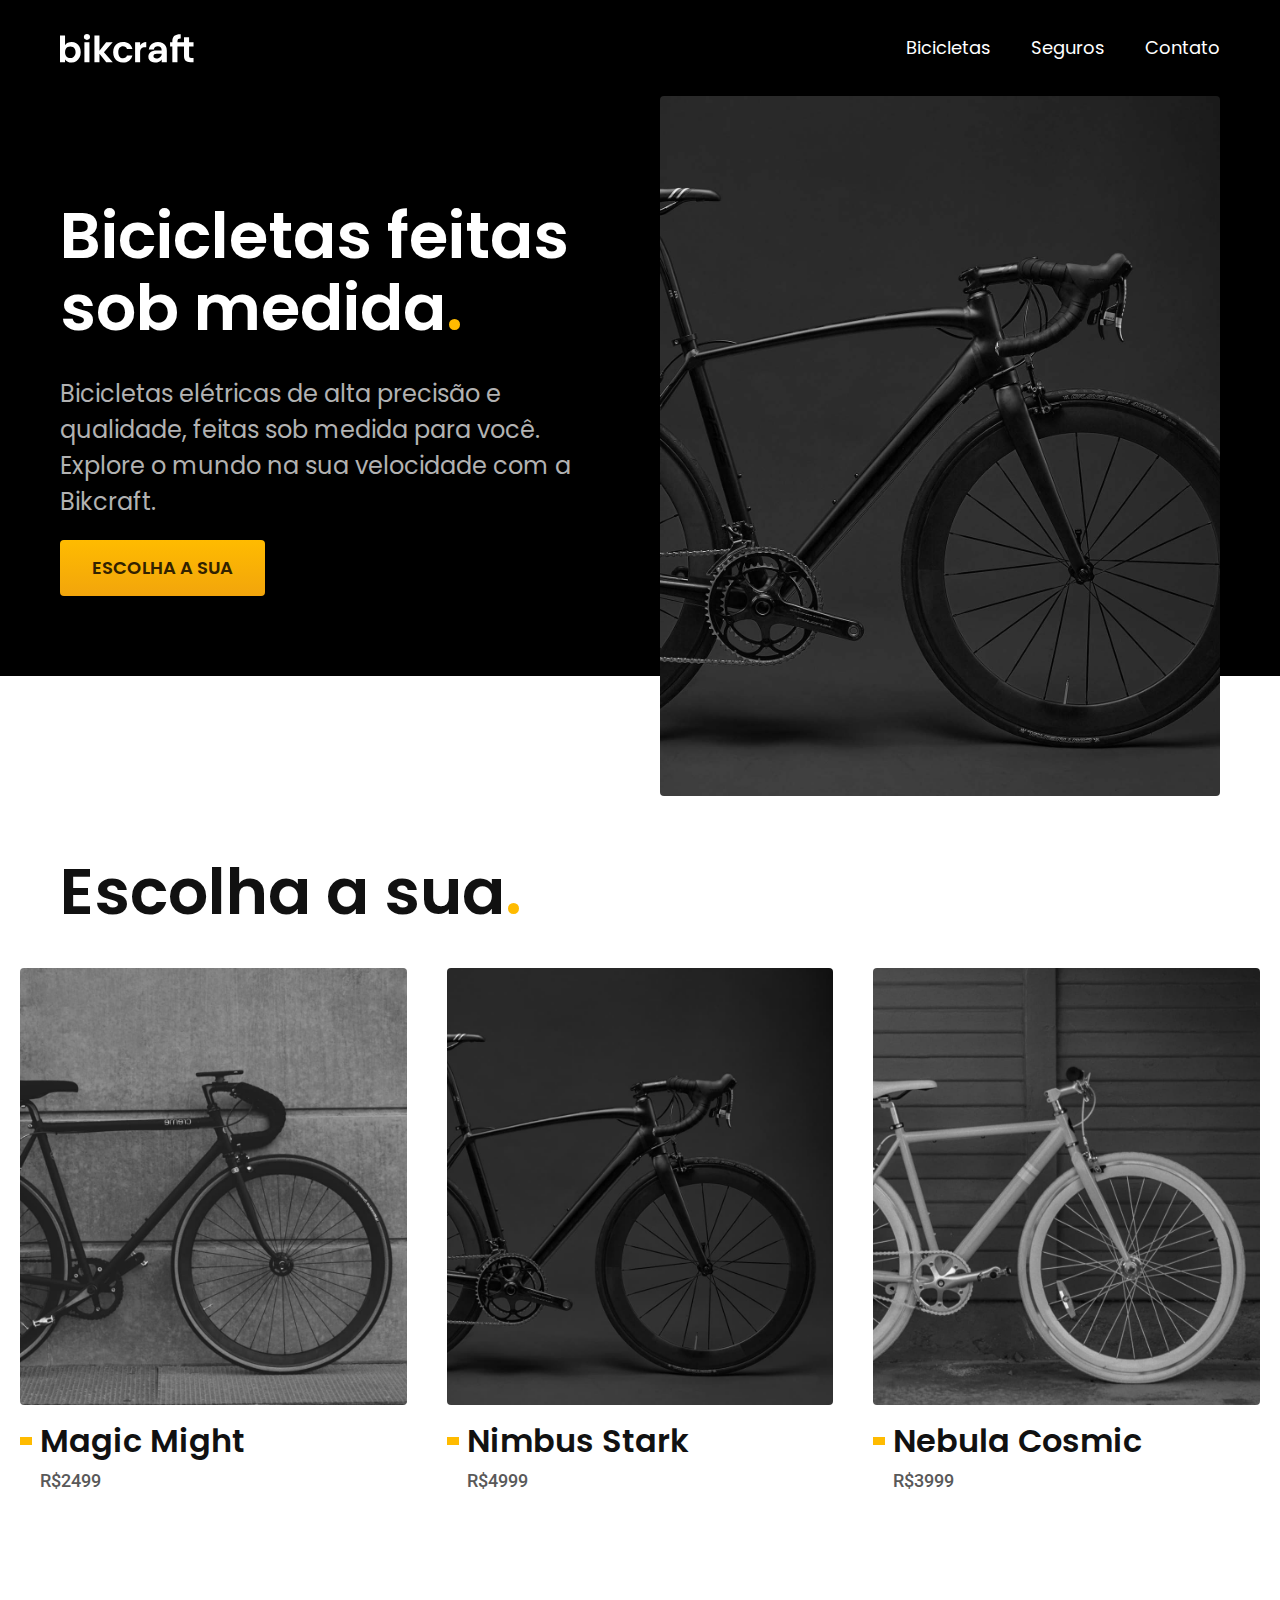
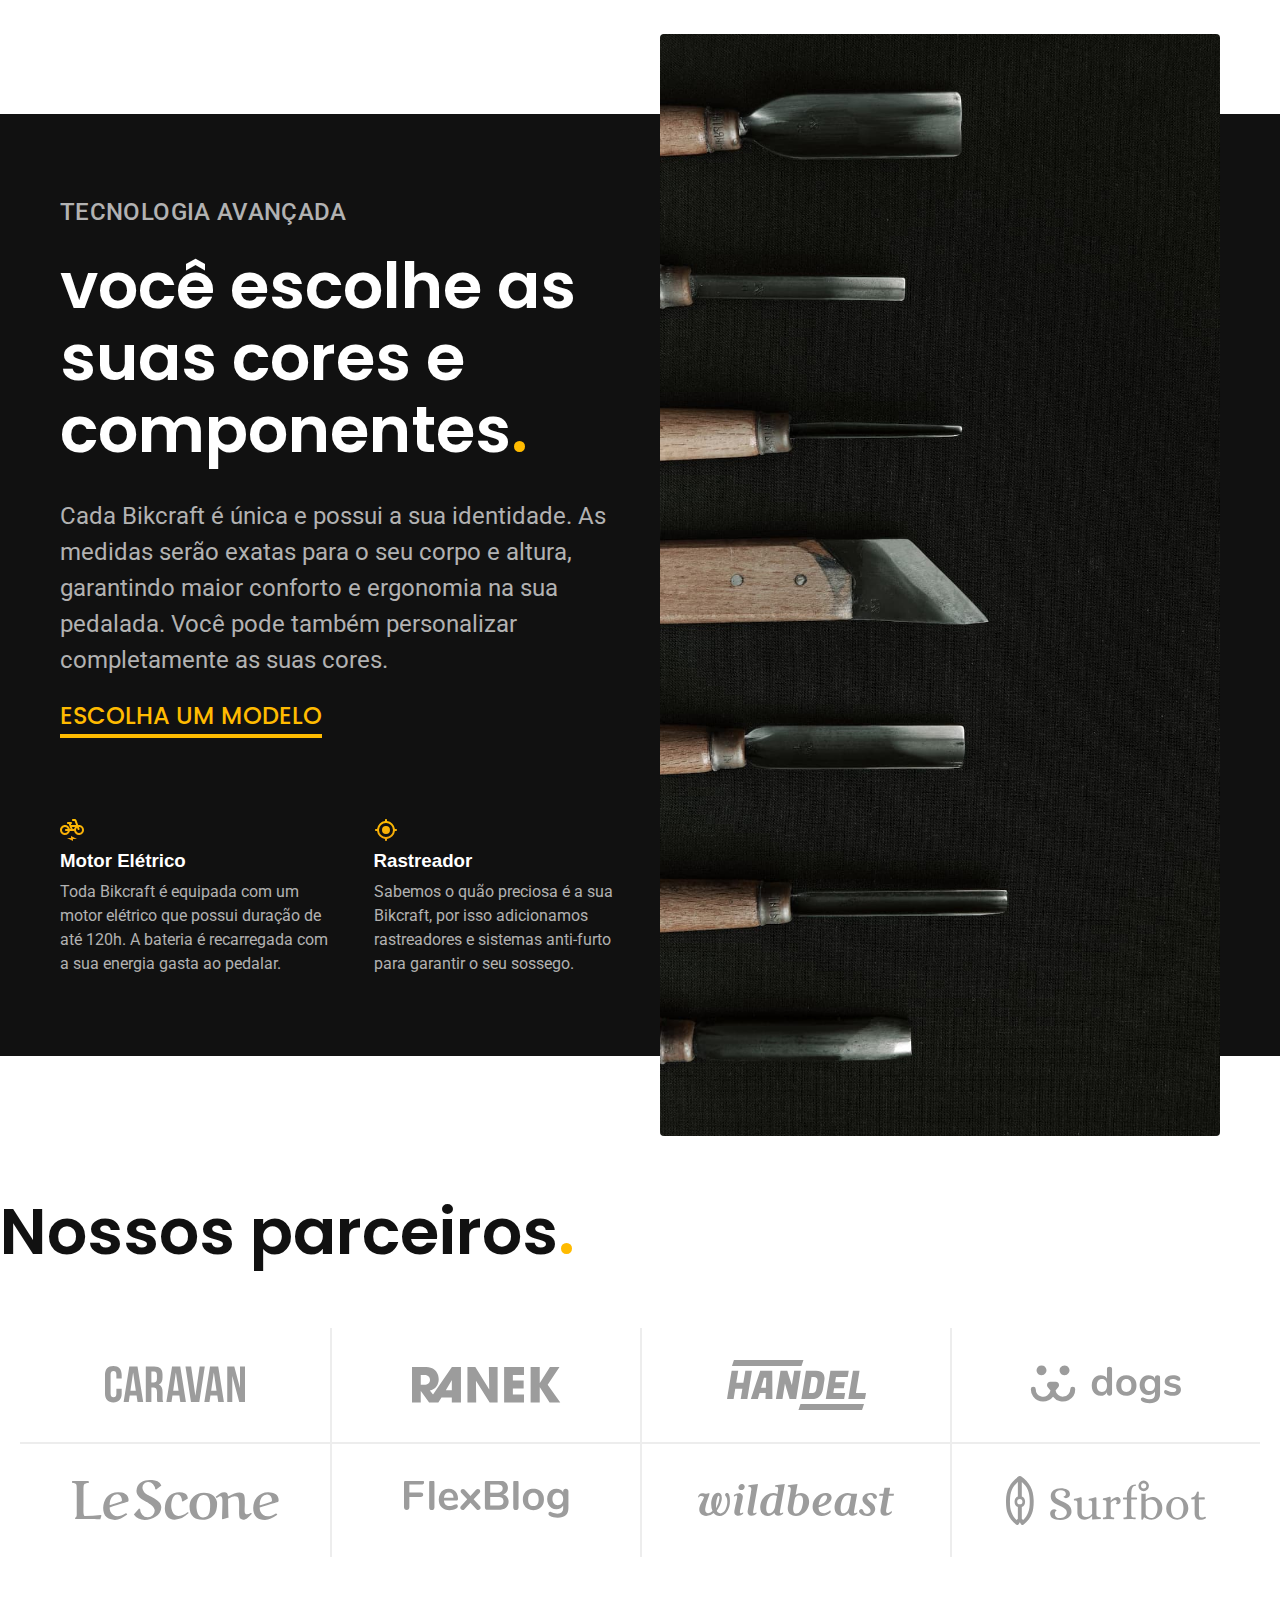
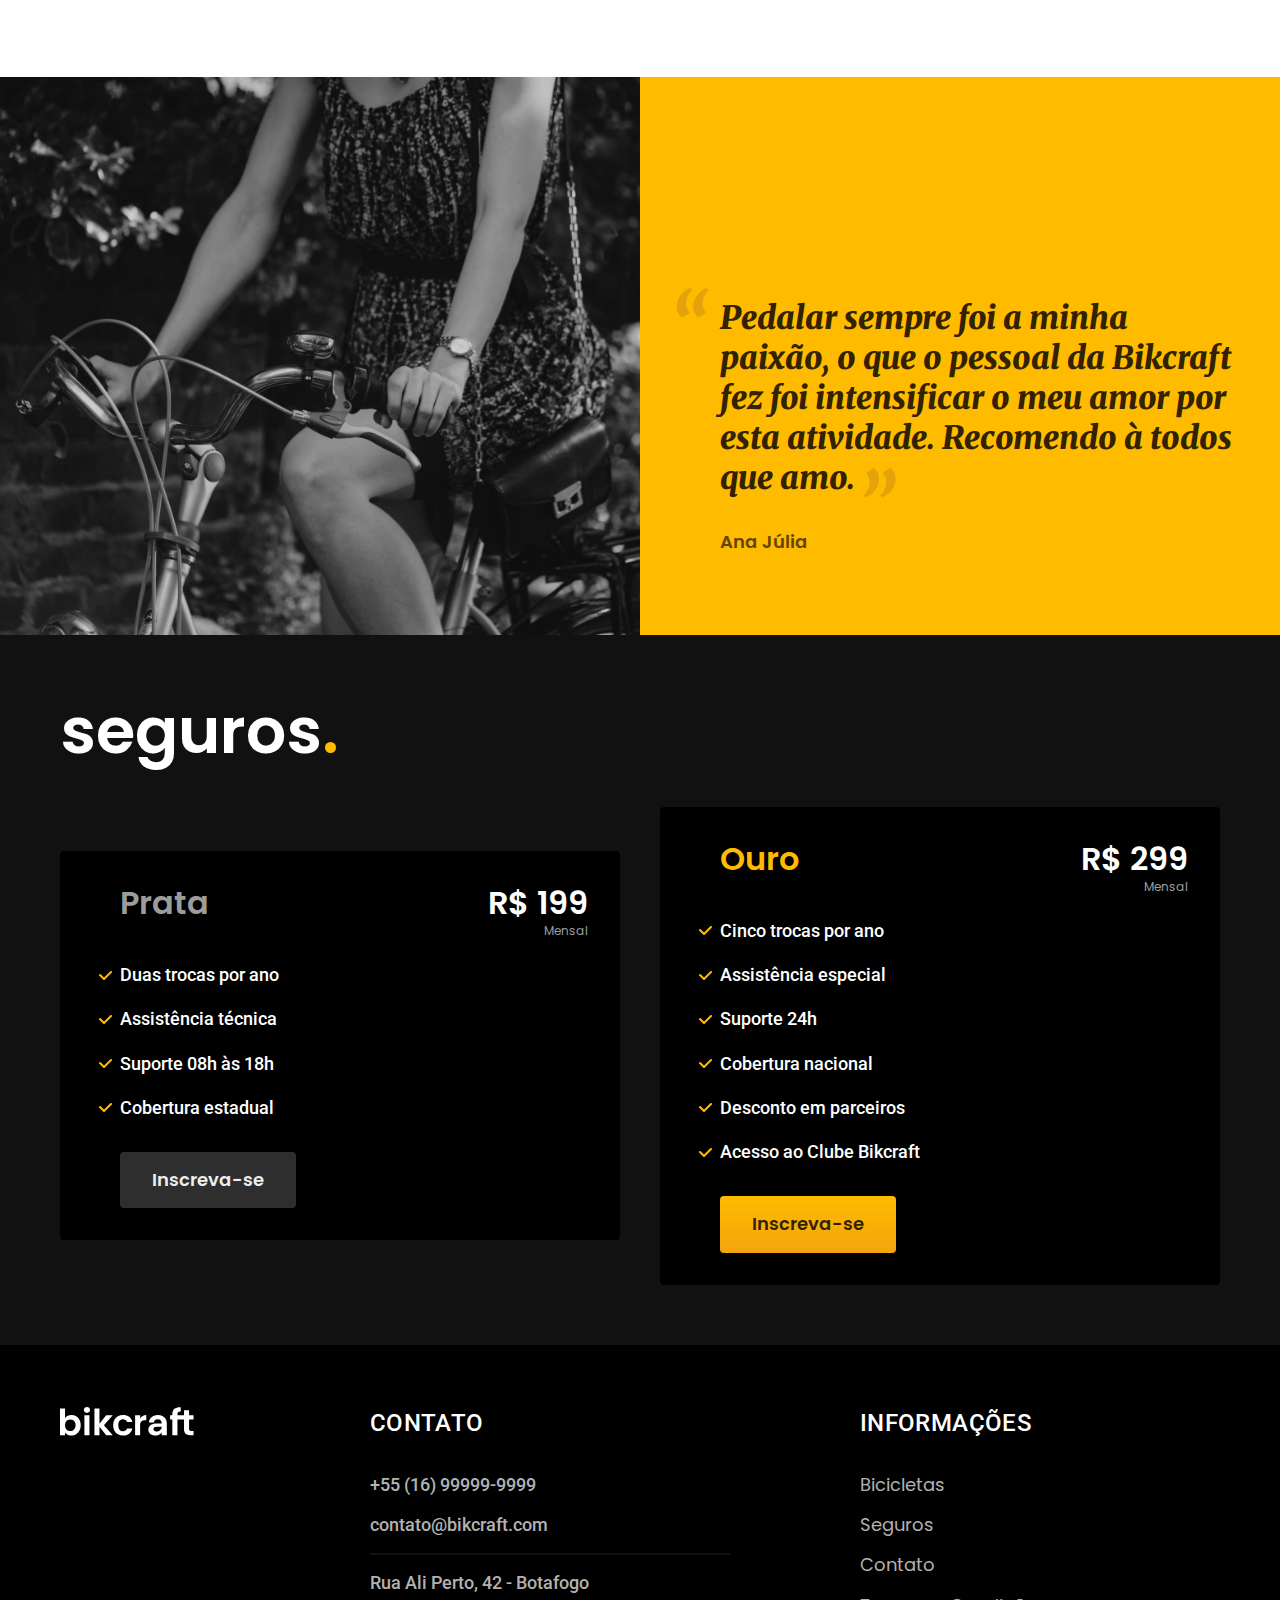
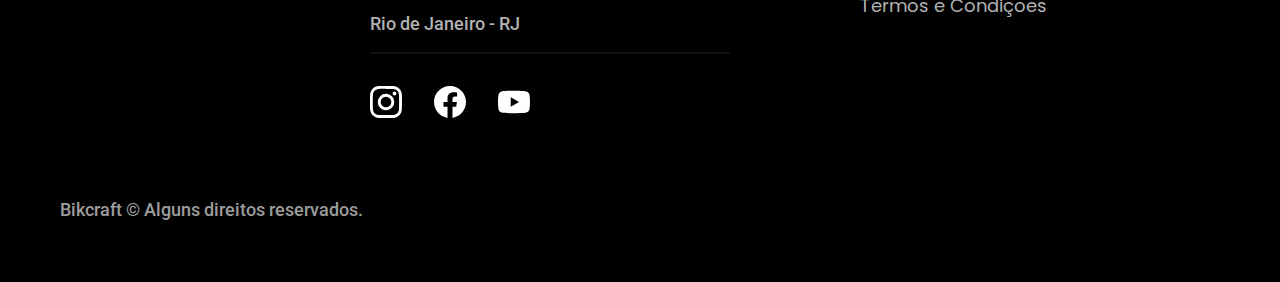
==== commit c00c7e3e: "Finalização primeira pagina" ====
--- a/index.html
+++ b/index.html
@@ -152,5 +152,40 @@
             </div>
         </div>
     </article>
+    <footer class="footer-bg">
+        <div class="footer container">
+            <img src="./img/bikcraft.svg" alt="Bikecraft">
+            <div class="footer-contato">
+                <h3 class="font-2-l-b cor-0">Contato</h3>
+                <ul class="cor-5 font-2-m">
+                    <li><a href="tel:+5516999999999">+55 (16) 99999-9999</a></li>
+                    <li><a href="mailto:contato@bikcraft.com">contato@bikcraft.com</a></li>
+                    <li>Rua Ali Perto, 42 - Botafogo</li>
+                    <li>Rio de Janeiro - RJ</li>
+                </ul>
+                <div class="footer-redes">
+                    <a href="./">
+                        <img src="./img/redes/instagram.svg" alt="instagram">
+                    </a>
+                    <a href="./">
+                        <img src="./img/redes/facebook.svg" alt="facebook">
+                    </a>
+                    <a href="./">
+                        <img src="./img/redes/youtube.svg" alt="youtube">
+                    </a>
+                </div>
+            </div>
+            <div class="footer-informacoes">
+                <h3 class="font-2-l-b cor-0">Informações</h3>
+                <ul class="cor-5 font-1-m">
+                    <li><a href="./bicicletas.html">Bicicletas</a></li>
+                    <li><a href="./seguros.html">Seguros</a></li>
+                    <li><a href="./contato.html">Contato</a></li>
+                    <li><a href="./termos.html">Termos e Condições</a></li>
+                </ul>
+            </div>
+            <p class="footer-copy font-2-m cor-6">Bikcraft © Alguns direitos reservados.</p>
+        </div>
+    </footer>
 </body>
 </html>--- a/css/style.css
+++ b/css/style.css
@@ -17,4 +17,6 @@
 /* depoimento */
 @import "./home/depoimento.css";
 /* Seguros */
-@import "./home/seguro.css"+@import "./home/seguro.css";
+/* Rodapé do site */
+@import "./global/footer.css"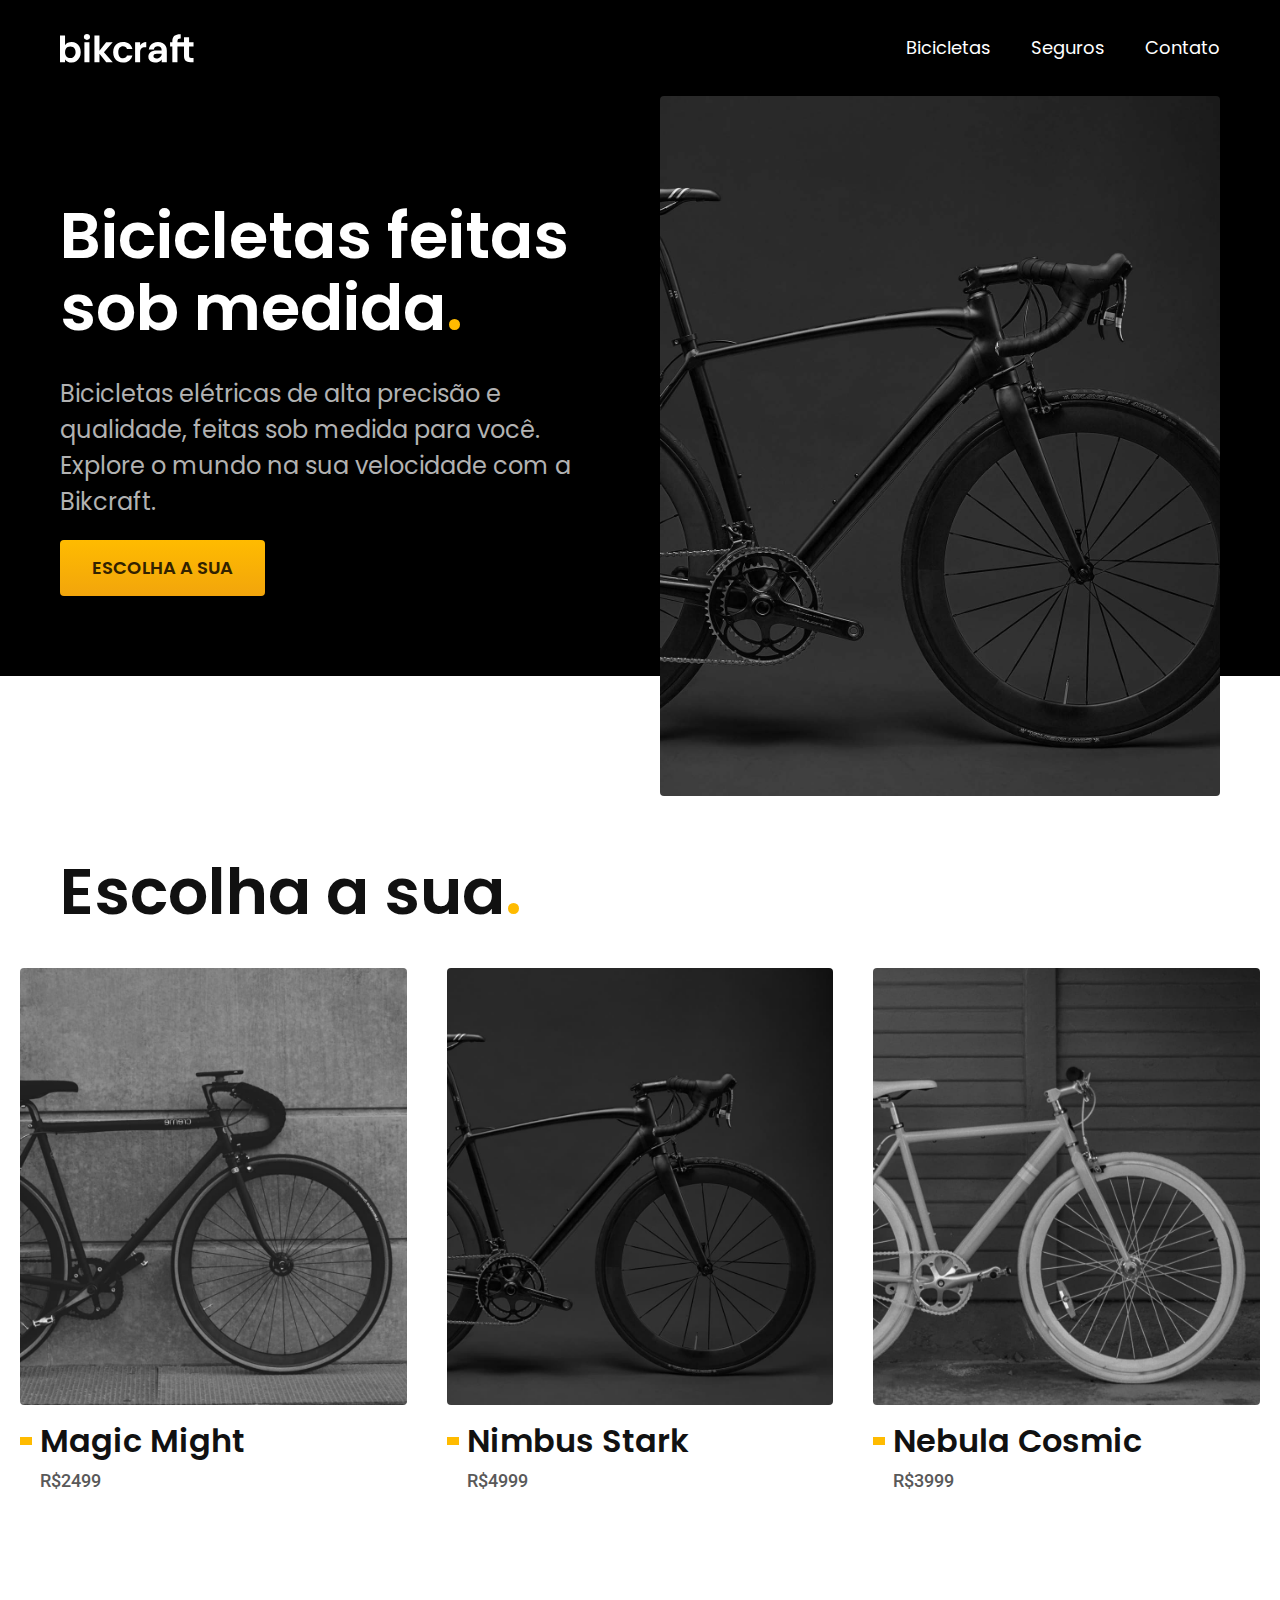
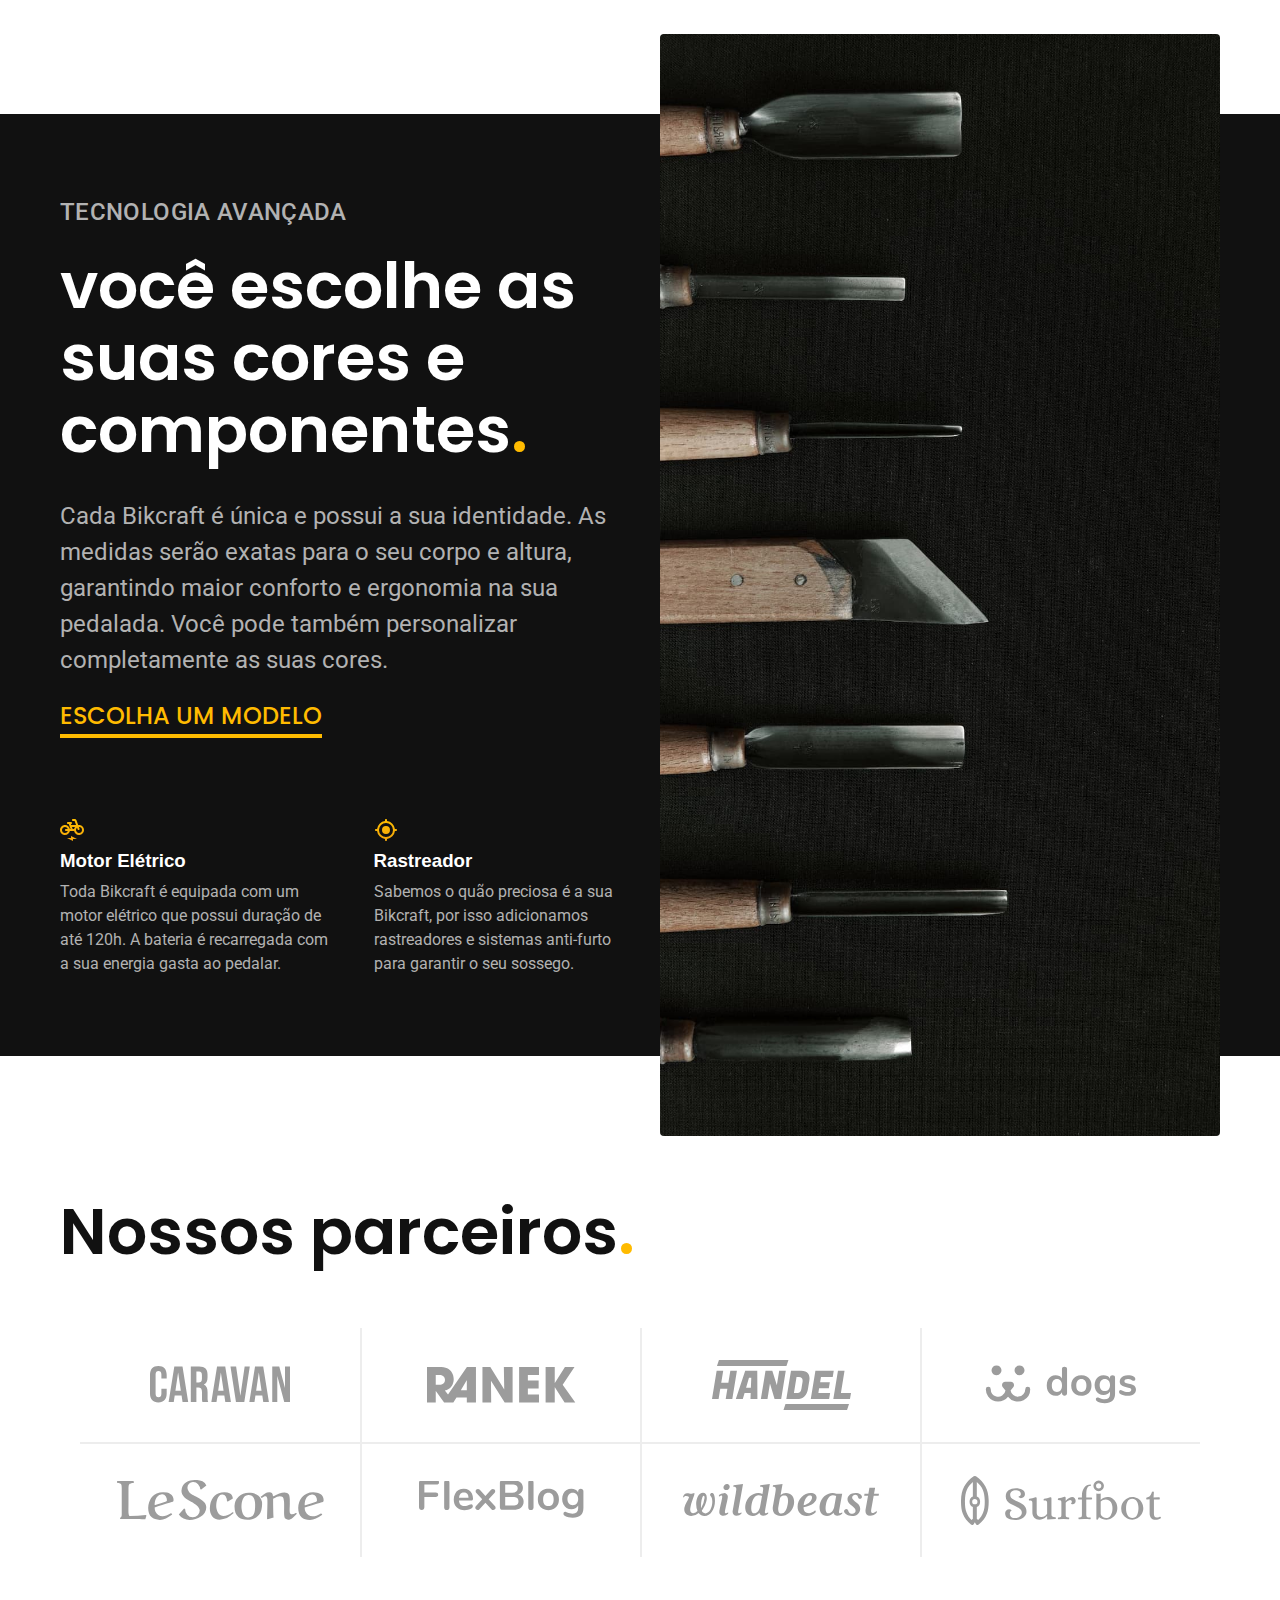
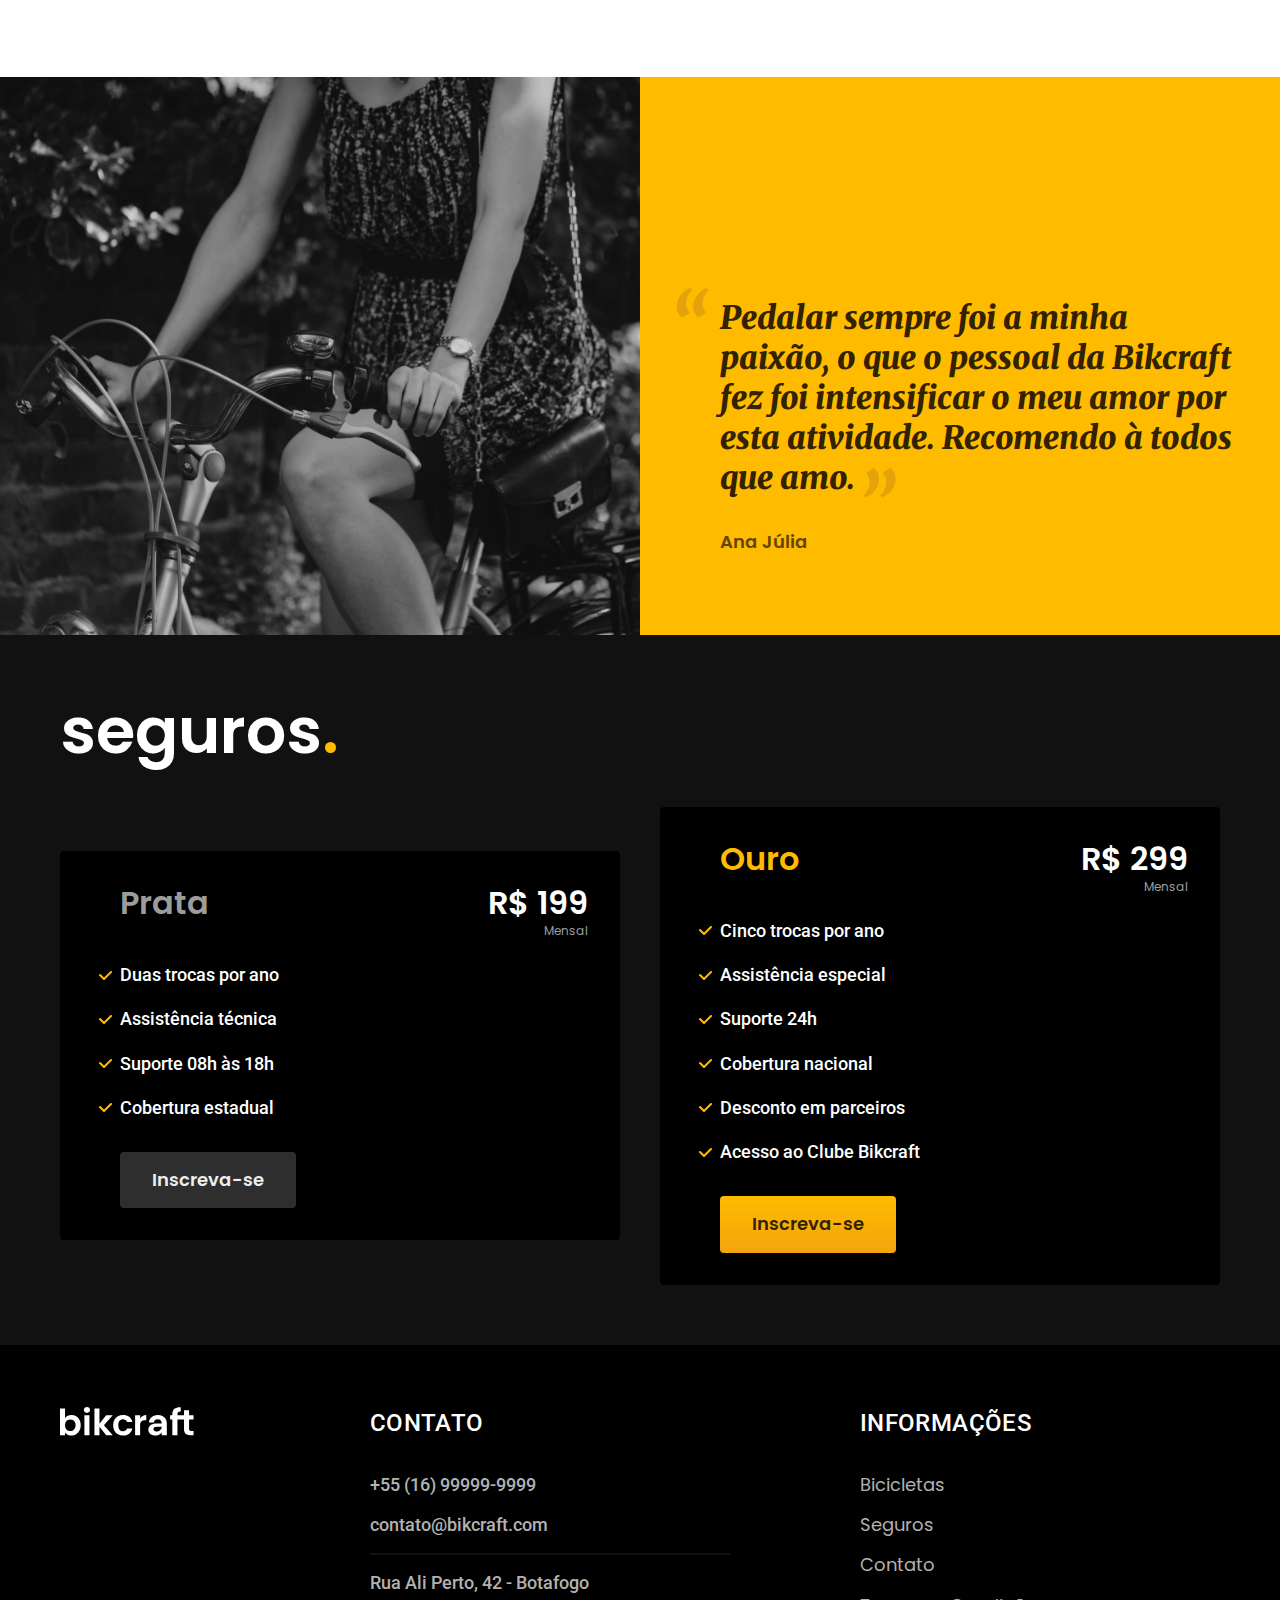
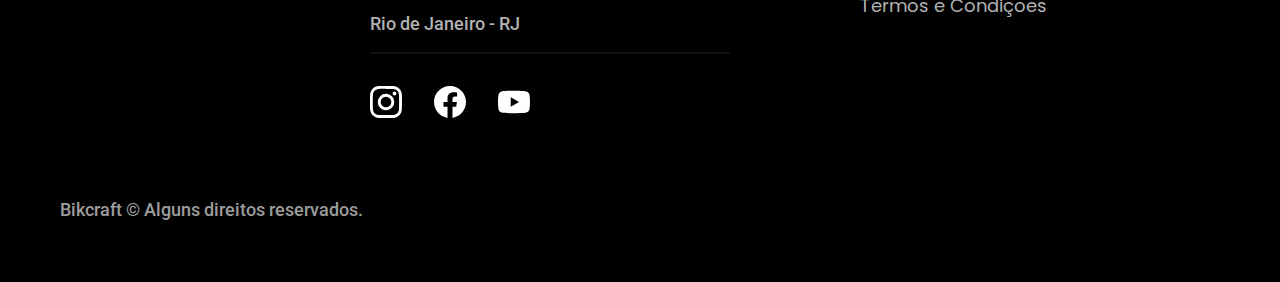
==== commit 5674d9f8: "Outras seções do site" ====
--- a/index.html
+++ b/index.html
@@ -97,7 +97,7 @@
 
     </article>
 
-    <section class="parceiros" aria-label="Nossos parceiros">
+    <section class="parceiros container" aria-label="Nossos parceiros">
             <h2 class="font-1-xxl">Nossos parceiros<span class="cor-p1">.</span></h2>
 
             <ul>
